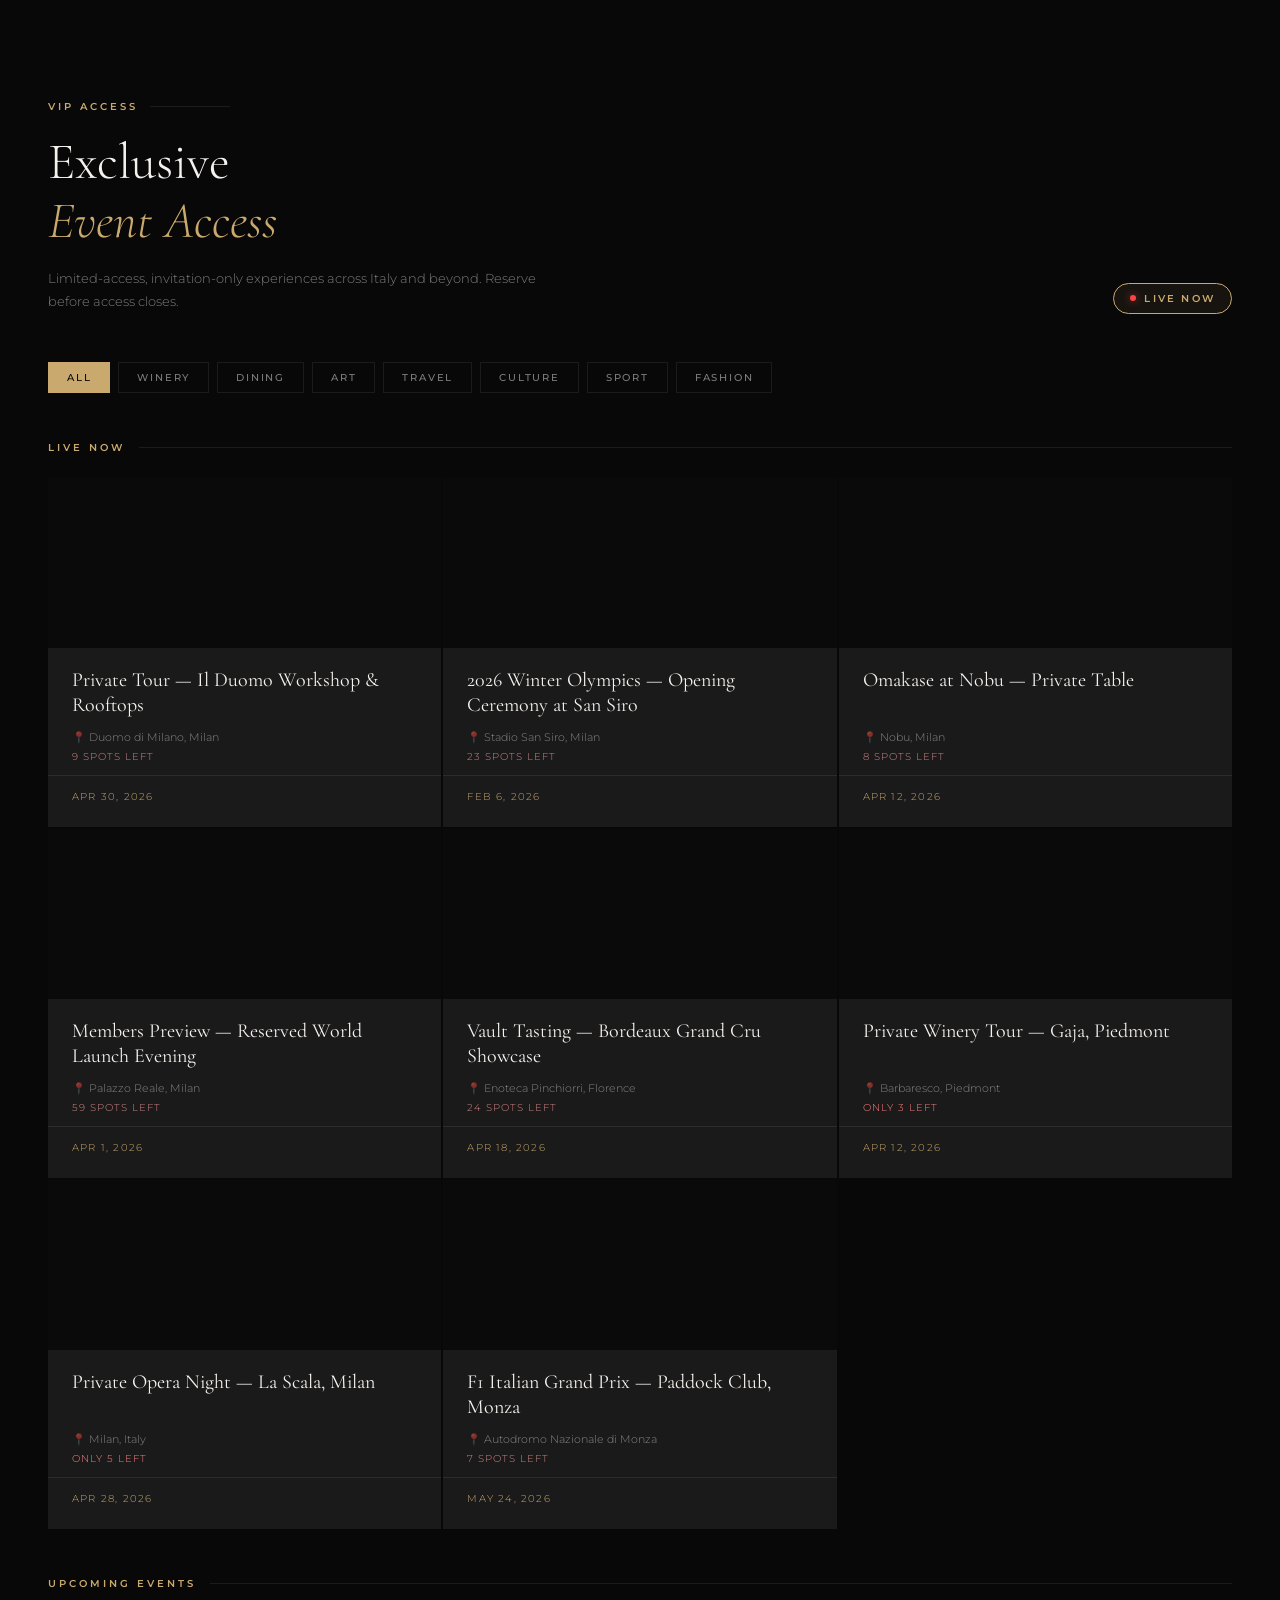
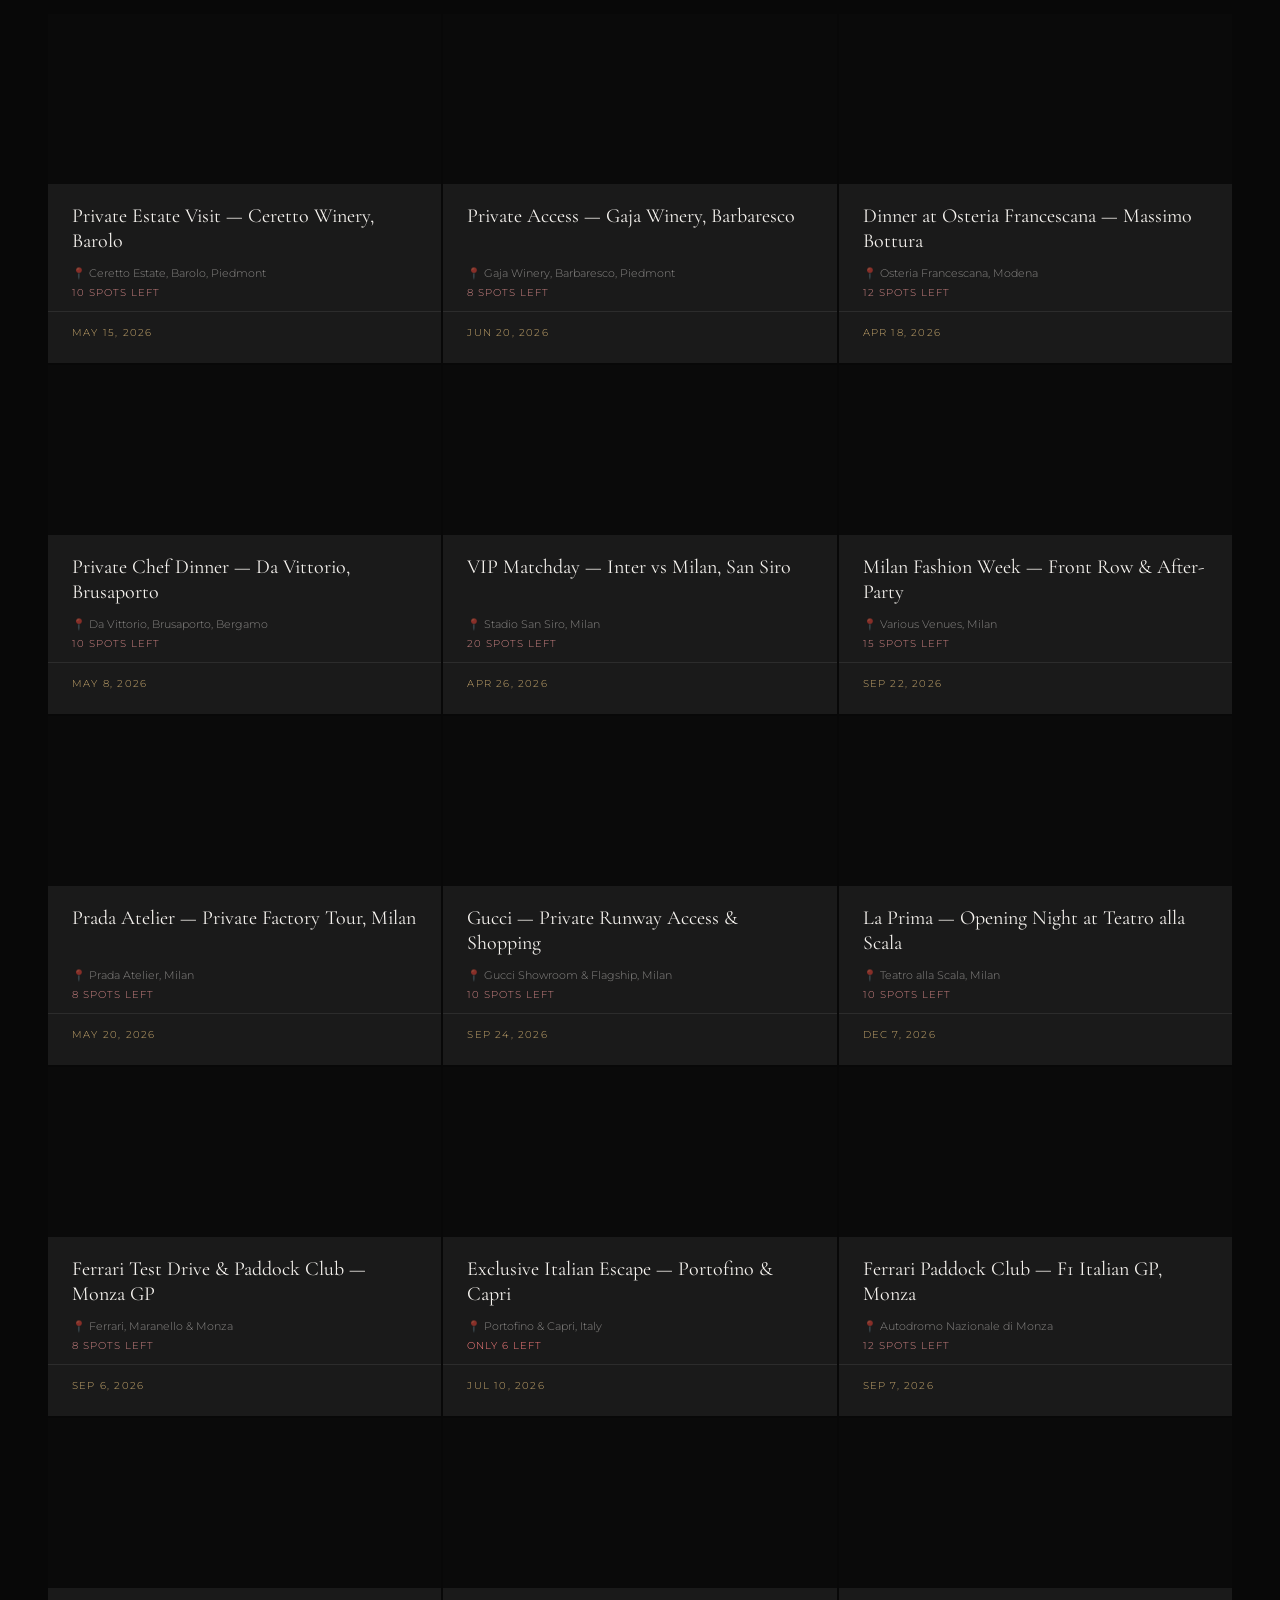
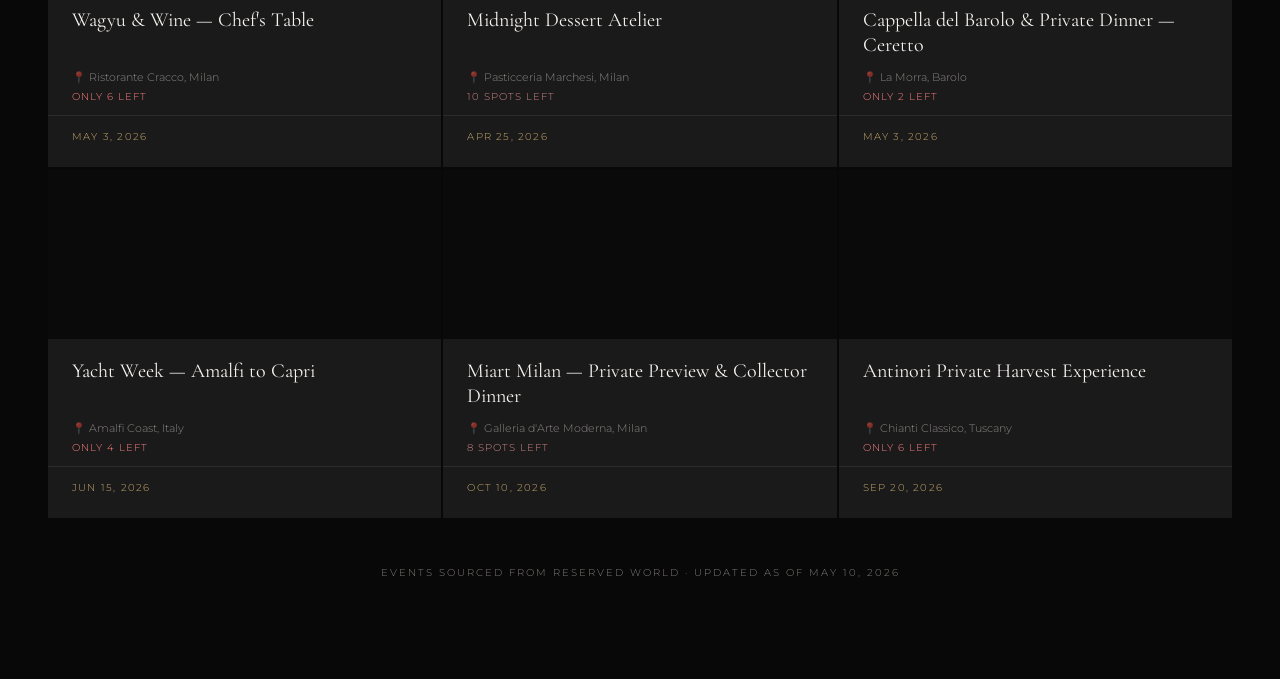
==== events.html @ 9780b75e "Create events.html" ====
<!DOCTYPE html>
<html lang="en">
<head>
<meta charset="UTF-8">
<meta name="viewport" content="width=device-width, initial-scale=1.0">
<link rel="preconnect" href="https://fonts.googleapis.com">
<link href="https://fonts.googleapis.com/css2?family=Cormorant+Garamond:ital,wght@0,300;0,400;1,300&family=Montserrat:wght@300;400;500;600;700&display=swap" rel="stylesheet">
<style>
  :root {
    --black:#080808; --surface:#141414; --card:#1a1a1a; --border:rgba(255,255,255,0.08);
    --gold:#c9a96e; --gold-bright:#e8d5b0; --white:#f5f2ee; --muted:rgba(245,242,238,0.5);
    --tier-circle:#c9a96e; --tier-gold:#e8d5b0; --tier-black:#7a4ad6;
  }
  *, *::before, *::after { box-sizing:border-box; margin:0; padding:0; }
  html, body { background: var(--black); color: var(--white); font-family:'Montserrat',sans-serif; font-weight:300; }

  section { max-width:1400px; margin:0 auto; padding:100px 48px; }

  .drops-header { display:flex; justify-content:space-between; align-items:flex-end; margin-bottom:48px; gap:24px; flex-wrap:wrap; }
  .drops-title-block { flex:1; min-width:280px; }
  .section-label { font-size:10px; font-weight:600; letter-spacing:0.3em; text-transform:uppercase; color:var(--gold);
    display:flex; align-items:center; gap:12px; margin-bottom:20px; }
  .section-label::after { content:''; flex:1; height:1px; background:var(--border); max-width:80px; }
  .section-title { font-family:'Cormorant Garamond',serif; font-size:clamp(36px,4vw,56px); font-weight:300; line-height:1.15; margin-bottom:16px; }
  .section-title em { font-style:italic; color:var(--gold); }
  .section-desc { color:var(--muted); font-size:13px; line-height:1.8; max-width:520px; }

  .live-pill { display:inline-flex; align-items:center; gap:8px; padding:8px 16px; border:1px solid var(--gold);
    border-radius:999px; background: rgba(201,169,110,0.08); font-size:10px; font-weight:600; letter-spacing:0.22em;
    text-transform:uppercase; color: var(--gold); white-space:nowrap; }
  .live-pill::before { content:''; width:6px; height:6px; border-radius:50%; background:#ff4444;
    box-shadow:0 0 8px rgba(255,68,68,0.6); animation: blink 2s ease-in-out infinite; }
  @keyframes blink { 0%,100%{opacity:1;} 50%{opacity:0.3;} }

  .filter-row { display:flex; flex-wrap:wrap; gap:8px; margin-bottom:36px; }
  .filter-pill { padding:8px 18px; border:1px solid var(--border); background:transparent; color:var(--muted);
    font-family:'Montserrat',sans-serif; font-size:10px; font-weight:500; letter-spacing:0.18em; text-transform:uppercase;
    cursor:pointer; transition: border-color 0.2s, color 0.2s, background 0.2s; }
  .filter-pill:hover { color:var(--white); border-color:var(--white); }
  .filter-pill.active { background: var(--gold); color: var(--black); border-color: var(--gold); }

  .group-label { display:flex; align-items:center; gap:14px; font-size:10px; font-weight:600; letter-spacing:0.3em;
    text-transform:uppercase; color:var(--gold); margin:48px 0 24px; }
  .group-label:first-of-type { margin-top:0; }
  .group-label::after { content:''; flex:1; height:1px; background:var(--border); }

  .drops-grid { display:grid; grid-template-columns:repeat(3,1fr); gap:2px; }

  .drop-card { background: var(--card); padding:0 0 22px; position:relative; overflow:hidden;
    text-decoration:none; color:inherit; display:flex; flex-direction:column; gap:12px;
    border-bottom:2px solid transparent; transition: border-color 0.3s, background 0.3s, transform 0.3s; }
  .drop-card:hover { border-color: var(--gold); background:#222; }
  .drop-card.sold-out { opacity:0.45; }
  .drop-card > .drop-name, .drop-card > .drop-meta, .drop-card > .drop-footer { padding-left:24px; padding-right:24px; }

  .drop-img { height:170px; background-size:cover; background-position:center; background-color:#0a0a0a;
    margin-bottom:8px; transition: transform 0.6s ease; }
  .drop-card:hover .drop-img { transform: scale(1.05); }

  .tier { display:inline-flex; align-items:center; gap:6px; align-self:flex-start; font-size:9px; font-weight:700;
    letter-spacing:0.22em; text-transform:uppercase; padding:5px 12px; border-radius:2px; }
  .tier-circle { background: rgba(201,169,110,0.15); color: var(--gold); border:1px solid rgba(201,169,110,0.4); }
  .tier-gold { background: rgba(232,213,176,0.18); color: var(--gold-bright); border:1px solid rgba(232,213,176,0.5); }
  .tier-black { background: rgba(122,74,214,0.15); color: #c8b4ff; border:1px solid rgba(122,74,214,0.5); }
  .tier-all { background: rgba(245,242,238,0.06); color: var(--white); border:1px solid var(--border); }
  .secret-tag { font-size:8px; letter-spacing:0.3em; color:#c8b4ff; margin-left:4px; }

  .drop-name { font-family:'Cormorant Garamond',serif; font-size:20px; font-weight:400; line-height:1.25; color:var(--white); min-height:50px; }

  .drop-meta { display:flex; flex-direction:column; gap:6px; font-size:11px; color:var(--muted); }
  .drop-meta-row { display:flex; align-items:center; gap:6px; }
  .drop-meta-row svg { flex-shrink:0; opacity:0.7; }

  .drop-footer { display:flex; justify-content:space-between; align-items:flex-end; margin-top:auto; padding-top:14px;
    border-top:1px solid var(--border); }
  .drop-date { font-size:10px; color:var(--gold); letter-spacing:0.12em; text-transform:uppercase; }
  .drop-price { display:none; }
  .drop-footer { justify-content:flex-start; }
  .drop-spots { font-size:10px; color: rgba(255,160,160,0.8); letter-spacing:0.1em; text-transform:uppercase; }
  .drop-spots.few { color: #ff8080; }
  .drop-spots.zero { color: #ff4444; }

  .source-note { margin-top:48px; text-align:center; font-size:10px; color:var(--muted); letter-spacing:0.2em; text-transform:uppercase; }

  @media (max-width:1100px){ .drops-grid { grid-template-columns: repeat(2,1fr); } }
  @media (max-width:768px){
    section{padding:72px 24px;}
    .drops-grid { grid-template-columns: 1fr; }
    .drops-header { flex-direction:column; align-items:flex-start; }
  }
</style>
</head>
<body>
<section id="live-drops">
  <div class="drops-header">
    <div class="drops-title-block">
      <div class="section-label">VIP Access</div>
      <h2 class="section-title">Exclusive<br><em>Event Access</em></h2>
      <p class="section-desc">Limited-access, invitation-only experiences across Italy and beyond. Reserve before access closes.</p>
    </div>
    <div class="live-pill">Live Now</div>
  </div>

  <div class="filter-row">
    <button class="filter-pill active" data-filter="all">All</button>
    <button class="filter-pill" data-filter="winery">Winery</button>
    <button class="filter-pill" data-filter="dining">Dining</button>
    <button class="filter-pill" data-filter="art">Art</button>
    <button class="filter-pill" data-filter="travel">Travel</button>
    <button class="filter-pill" data-filter="culture">Culture</button>
    <button class="filter-pill" data-filter="sport">Sport</button>
    <button class="filter-pill" data-filter="fashion">Fashion</button>
  </div>

  <div class="group-label">Live Now</div>
  <div class="drops-grid" id="liveGrid">

    <a href="#" class="drop-card" data-cat="culture">
<div class="drop-name">Private Tour — Il Duomo Workshop &amp; Rooftops</div>
      <div class="drop-meta">
        <div class="drop-meta-row">📍 Duomo di Milano, Milan</div>
        <div class="drop-spots">9 spots left</div>
      </div>
      <div class="drop-footer"><span class="drop-date">Apr 30, 2026</span><span class="drop-price">$600</span></div>
    </a>

    <a href="#" class="drop-card" data-cat="sport">
<div class="drop-name">2026 Winter Olympics — Opening Ceremony at San Siro</div>
      <div class="drop-meta">
        <div class="drop-meta-row">📍 Stadio San Siro, Milan</div>
        <div class="drop-spots">23 spots left</div>
      </div>
      <div class="drop-footer"><span class="drop-date">Feb 6, 2026</span><span class="drop-price">$4,500</span></div>
    </a>

    <a href="#" class="drop-card" data-cat="dining">
<div class="drop-name">Omakase at Nobu — Private Table</div>
      <div class="drop-meta">
        <div class="drop-meta-row">📍 Nobu, Milan</div>
        <div class="drop-spots">8 spots left</div>
      </div>
      <div class="drop-footer"><span class="drop-date">Apr 12, 2026</span><span class="drop-price">$1,200</span></div>
    </a>

    <a href="#" class="drop-card" data-cat="culture">
<div class="drop-name">Members Preview — Reserved World Launch Evening</div>
      <div class="drop-meta">
        <div class="drop-meta-row">📍 Palazzo Reale, Milan</div>
        <div class="drop-spots">59 spots left</div>
      </div>
      <div class="drop-footer"><span class="drop-date">Apr 1, 2026</span><span class="drop-price free">Complimentary</span></div>
    </a>

    <a href="#" class="drop-card" data-cat="winery">
<div class="drop-name">Vault Tasting — Bordeaux Grand Cru Showcase</div>
      <div class="drop-meta">
        <div class="drop-meta-row">📍 Enoteca Pinchiorri, Florence</div>
        <div class="drop-spots">24 spots left</div>
      </div>
      <div class="drop-footer"><span class="drop-date">Apr 18, 2026</span><span class="drop-price">$350</span></div>
    </a>

    <a href="#" class="drop-card" data-cat="winery">
<div class="drop-name">Private Winery Tour — Gaja, Piedmont</div>
      <div class="drop-meta">
        <div class="drop-meta-row">📍 Barbaresco, Piedmont</div>
        <div class="drop-spots few">Only 3 left</div>
      </div>
      <div class="drop-footer"><span class="drop-date">Apr 12, 2026</span><span class="drop-price">$12,000</span></div>
    </a>

    <a href="#" class="drop-card" data-cat="culture">
<div class="drop-name">Private Opera Night — La Scala, Milan</div>
      <div class="drop-meta">
        <div class="drop-meta-row">📍 Milan, Italy</div>
        <div class="drop-spots few">Only 5 left</div>
      </div>
      <div class="drop-footer"><span class="drop-date">Apr 28, 2026</span><span class="drop-price">$6,500</span></div>
    </a>

    <a href="#" class="drop-card" data-cat="sport">
<div class="drop-name">F1 Italian Grand Prix — Paddock Club, Monza</div>
      <div class="drop-meta">
        <div class="drop-meta-row">📍 Autodromo Nazionale di Monza</div>
        <div class="drop-spots">7 spots left</div>
      </div>
      <div class="drop-footer"><span class="drop-date">May 24, 2026</span><span class="drop-price">$28,000</span></div>
    </a>

  </div>

  <div class="group-label">Upcoming Events</div>
  <div class="drops-grid" id="upcomingGrid">

    <a href="#" class="drop-card" data-cat="winery">
<div class="drop-name">Private Estate Visit — Ceretto Winery, Barolo</div>
      <div class="drop-meta">
        <div class="drop-meta-row">📍 Ceretto Estate, Barolo, Piedmont</div>
        <div class="drop-spots">10 spots left</div>
      </div>
      <div class="drop-footer"><span class="drop-date">May 15, 2026</span><span class="drop-price">$2,800</span></div>
    </a>

    <a href="#" class="drop-card" data-cat="winery">
<div class="drop-name">Private Access — Gaja Winery, Barbaresco</div>
      <div class="drop-meta">
        <div class="drop-meta-row">📍 Gaja Winery, Barbaresco, Piedmont</div>
        <div class="drop-spots">8 spots left</div>
      </div>
      <div class="drop-footer"><span class="drop-date">Jun 20, 2026</span><span class="drop-price">$4,500</span></div>
    </a>

    <a href="#" class="drop-card" data-cat="dining">
<div class="drop-name">Dinner at Osteria Francescana — Massimo Bottura</div>
      <div class="drop-meta">
        <div class="drop-meta-row">📍 Osteria Francescana, Modena</div>
        <div class="drop-spots">12 spots left</div>
      </div>
      <div class="drop-footer"><span class="drop-date">Apr 18, 2026</span><span class="drop-price">$3,200</span></div>
    </a>

    <a href="#" class="drop-card" data-cat="dining">
<div class="drop-name">Private Chef Dinner — Da Vittorio, Brusaporto</div>
      <div class="drop-meta">
        <div class="drop-meta-row">📍 Da Vittorio, Brusaporto, Bergamo</div>
        <div class="drop-spots">10 spots left</div>
      </div>
      <div class="drop-footer"><span class="drop-date">May 8, 2026</span><span class="drop-price">$1,800</span></div>
    </a>

    <a href="#" class="drop-card" data-cat="sport">
<div class="drop-name">VIP Matchday — Inter vs Milan, San Siro</div>
      <div class="drop-meta">
        <div class="drop-meta-row">📍 Stadio San Siro, Milan</div>
        <div class="drop-spots">20 spots left</div>
      </div>
      <div class="drop-footer"><span class="drop-date">Apr 26, 2026</span><span class="drop-price">$1,500</span></div>
    </a>

    <a href="#" class="drop-card" data-cat="fashion">
<div class="drop-name">Milan Fashion Week — Front Row &amp; After-Party</div>
      <div class="drop-meta">
        <div class="drop-meta-row">📍 Various Venues, Milan</div>
        <div class="drop-spots">15 spots left</div>
      </div>
      <div class="drop-footer"><span class="drop-date">Sep 22, 2026</span><span class="drop-price">$5,000</span></div>
    </a>

    <a href="#" class="drop-card" data-cat="fashion">
<div class="drop-name">Prada Atelier — Private Factory Tour, Milan</div>
      <div class="drop-meta">
        <div class="drop-meta-row">📍 Prada Atelier, Milan</div>
        <div class="drop-spots">8 spots left</div>
      </div>
      <div class="drop-footer"><span class="drop-date">May 20, 2026</span><span class="drop-price">$3,500</span></div>
    </a>

    <a href="#" class="drop-card" data-cat="fashion">
<div class="drop-name">Gucci — Private Runway Access &amp; Shopping</div>
      <div class="drop-meta">
        <div class="drop-meta-row">📍 Gucci Showroom &amp; Flagship, Milan</div>
        <div class="drop-spots">10 spots left</div>
      </div>
      <div class="drop-footer"><span class="drop-date">Sep 24, 2026</span><span class="drop-price">$6,500</span></div>
    </a>

    <a href="#" class="drop-card" data-cat="culture">
<div class="drop-name">La Prima — Opening Night at Teatro alla Scala</div>
      <div class="drop-meta">
        <div class="drop-meta-row">📍 Teatro alla Scala, Milan</div>
        <div class="drop-spots">10 spots left</div>
      </div>
      <div class="drop-footer"><span class="drop-date">Dec 7, 2026</span><span class="drop-price">$8,000</span></div>
    </a>

    <a href="#" class="drop-card" data-cat="sport">
<div class="drop-name">Ferrari Test Drive &amp; Paddock Club — Monza GP</div>
      <div class="drop-meta">
        <div class="drop-meta-row">📍 Ferrari, Maranello &amp; Monza</div>
        <div class="drop-spots">8 spots left</div>
      </div>
      <div class="drop-footer"><span class="drop-date">Sep 6, 2026</span><span class="drop-price">$18,000</span></div>
    </a>

    <a href="#" class="drop-card" data-cat="travel">
<div class="drop-name">Exclusive Italian Escape — Portofino &amp; Capri</div>
      <div class="drop-meta">
        <div class="drop-meta-row">📍 Portofino &amp; Capri, Italy</div>
        <div class="drop-spots few">Only 6 left</div>
      </div>
      <div class="drop-footer"><span class="drop-date">Jul 10, 2026</span><span class="drop-price">$22,000</span></div>
    </a>

    <a href="#" class="drop-card" data-cat="sport">
<div class="drop-name">Ferrari Paddock Club — F1 Italian GP, Monza</div>
      <div class="drop-meta">
        <div class="drop-meta-row">📍 Autodromo Nazionale di Monza</div>
        <div class="drop-spots">12 spots left</div>
      </div>
      <div class="drop-footer"><span class="drop-date">Sep 7, 2026</span><span class="drop-price">$9,500</span></div>
    </a>

    <a href="#" class="drop-card" data-cat="dining">
<div class="drop-name">Wagyu &amp; Wine — Chef's Table</div>
      <div class="drop-meta">
        <div class="drop-meta-row">📍 Ristorante Cracco, Milan</div>
        <div class="drop-spots few">Only 6 left</div>
      </div>
      <div class="drop-footer"><span class="drop-date">May 3, 2026</span><span class="drop-price">$3,500</span></div>
    </a>

    <a href="#" class="drop-card" data-cat="dining">
<div class="drop-name">Midnight Dessert Atelier</div>
      <div class="drop-meta">
        <div class="drop-meta-row">📍 Pasticceria Marchesi, Milan</div>
        <div class="drop-spots">10 spots left</div>
      </div>
      <div class="drop-footer"><span class="drop-date">Apr 25, 2026</span><span class="drop-price">$850</span></div>
    </a>

    <a href="#" class="drop-card" data-cat="winery">
<div class="drop-name">Cappella del Barolo &amp; Private Dinner — Ceretto</div>
      <div class="drop-meta">
        <div class="drop-meta-row">📍 La Morra, Barolo</div>
        <div class="drop-spots few">Only 2 left</div>
      </div>
      <div class="drop-footer"><span class="drop-date">May 3, 2026</span><span class="drop-price">$18,000</span></div>
    </a>

    <a href="#" class="drop-card" data-cat="travel">
<div class="drop-name">Yacht Week — Amalfi to Capri</div>
      <div class="drop-meta">
        <div class="drop-meta-row">📍 Amalfi Coast, Italy</div>
        <div class="drop-spots few">Only 4 left</div>
      </div>
      <div class="drop-footer"><span class="drop-date">Jun 15, 2026</span><span class="drop-price">$95,000</span></div>
    </a>

    <a href="#" class="drop-card" data-cat="art">
<div class="drop-name">Miart Milan — Private Preview &amp; Collector Dinner</div>
      <div class="drop-meta">
        <div class="drop-meta-row">📍 Galleria d'Arte Moderna, Milan</div>
        <div class="drop-spots">8 spots left</div>
      </div>
      <div class="drop-footer"><span class="drop-date">Oct 10, 2026</span><span class="drop-price">$22,000</span></div>
    </a>

    <a href="#" class="drop-card" data-cat="winery">
<div class="drop-name">Antinori Private Harvest Experience</div>
      <div class="drop-meta">
        <div class="drop-meta-row">📍 Chianti Classico, Tuscany</div>
        <div class="drop-spots few">Only 6 left</div>
      </div>
      <div class="drop-footer"><span class="drop-date">Sep 20, 2026</span><span class="drop-price">$45,000</span></div>
    </a>

  </div>

  <p class="source-note">Events sourced from Reserved World · Updated as of May 10, 2026</p>
</section>

<script>
  // Map each drop name → image ID pulled from Reserved World
  const IMG_BASE = 'https://qtrypzzcjebvfcihiynt.supabase.co/storage/v1/object/public/base44-prod/public/69a968bd3345c4492b2af5e8/';
  const IMG_MAP = {
    'Private Tour — Il Duomo Workshop & Rooftops': '94553c762',
    '2026 Winter Olympics — Opening Ceremony at San Siro': '6c270c539',
    'Omakase at Nobu — Private Table': 'e200e1bf5',
    'Members Preview — Reserved World Launch Evening': '9117e3ad7',
    'Vault Tasting — Bordeaux Grand Cru Showcase': 'be11e68df',
    'Private Winery Tour — Gaja, Piedmont': 'be11e68df',
    'Private Opera Night — La Scala, Milan': '840eeb646',
    'F1 Italian Grand Prix — Paddock Club, Monza': 'd8f8e26ec',
    'Private Estate Visit — Ceretto Winery, Barolo': '1986ccaf1',
    'Private Access — Gaja Winery, Barbaresco': '1986ccaf1',
    'Dinner at Osteria Francescana — Massimo Bottura': 'b7e1ab316',
    'Private Chef Dinner — Da Vittorio, Brusaporto': 'b7e1ab316',
    'VIP Matchday — Inter vs Milan, San Siro': '4f9c5d3cd',
    'Milan Fashion Week — Front Row & After-Party': 'a77a1275b',
    'Prada Atelier — Private Factory Tour, Milan': '596495936',
    'Gucci — Private Runway Access & Shopping': '35b2180c8',
    'La Prima — Opening Night at Teatro alla Scala': 'b91d3ca9a',
    'Ferrari Test Drive & Paddock Club — Monza GP': '5543e9327',
    'Exclusive Italian Escape — Portofino & Capri': 'a4b65fe76',
    'Ferrari Paddock Club — F1 Italian GP, Monza': '6c935dfd2',
    "Wagyu & Wine — Chef's Table": '824be631c',
    'Midnight Dessert Atelier': '103162e41',
    'Cappella del Barolo & Private Dinner — Ceretto': '840eeb646',
    'Yacht Week — Amalfi to Capri': 'd8da7dc87',
    'Miart Milan — Private Preview & Collector Dinner': 'b484d53b2',
    'Antinori Private Harvest Experience': 'be11e68df'
  };
  document.querySelectorAll('.drop-card').forEach(card => {
    const name = card.querySelector('.drop-name')?.textContent?.trim();
    const id = IMG_MAP[name];
    if (id) {
      const img = document.createElement('div');
      img.className = 'drop-img';
      img.style.backgroundImage = `url('${IMG_BASE}${id}_generated_image.png')`;
      card.insertBefore(img, card.firstChild);
    }
  });

  // Filter pills
  const pills = document.querySelectorAll('.filter-pill');
  const cards = document.querySelectorAll('.drop-card');
  pills.forEach(p => p.addEventListener('click', () => {
    pills.forEach(x => x.classList.remove('active'));
    p.classList.add('active');
    const f = p.dataset.filter;
    cards.forEach(c => {
      c.style.display = (f === 'all' || c.dataset.cat === f) ? '' : 'none';
    });
  }));
</script>
</body>
</html>
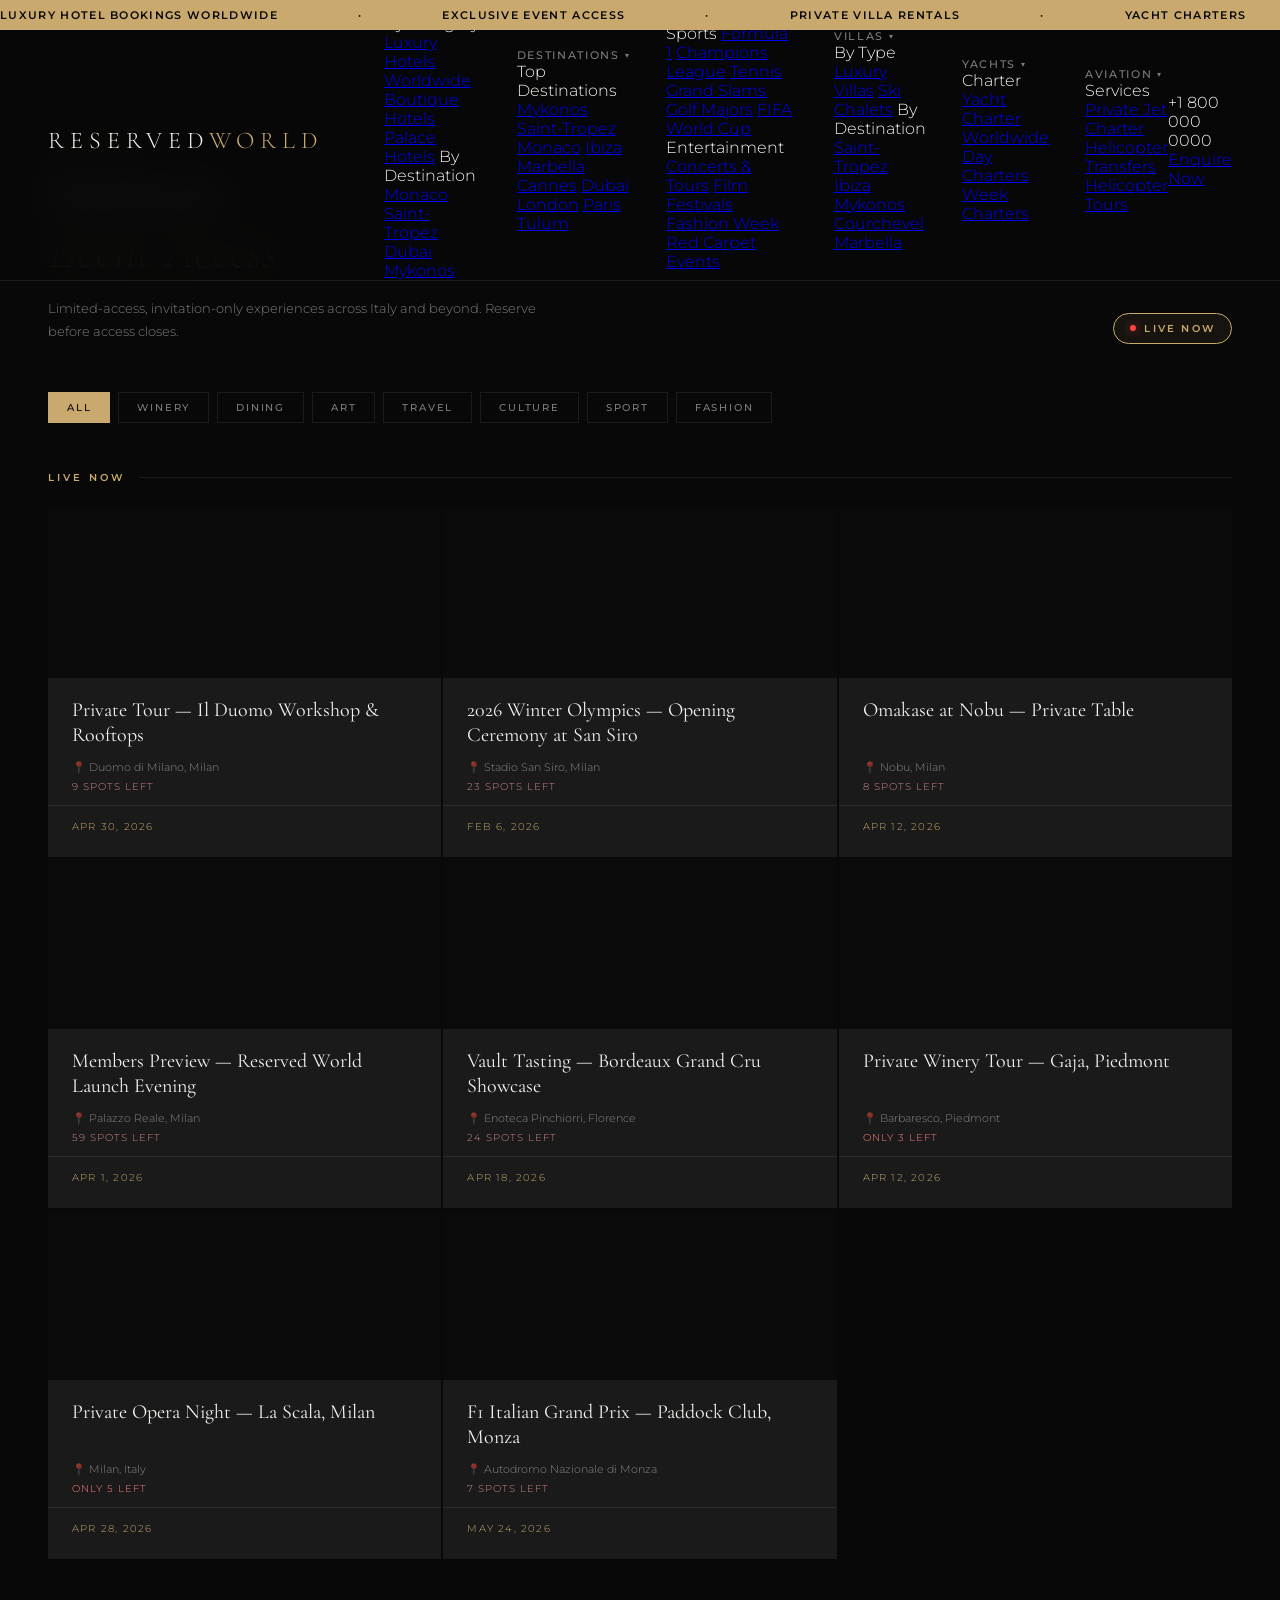
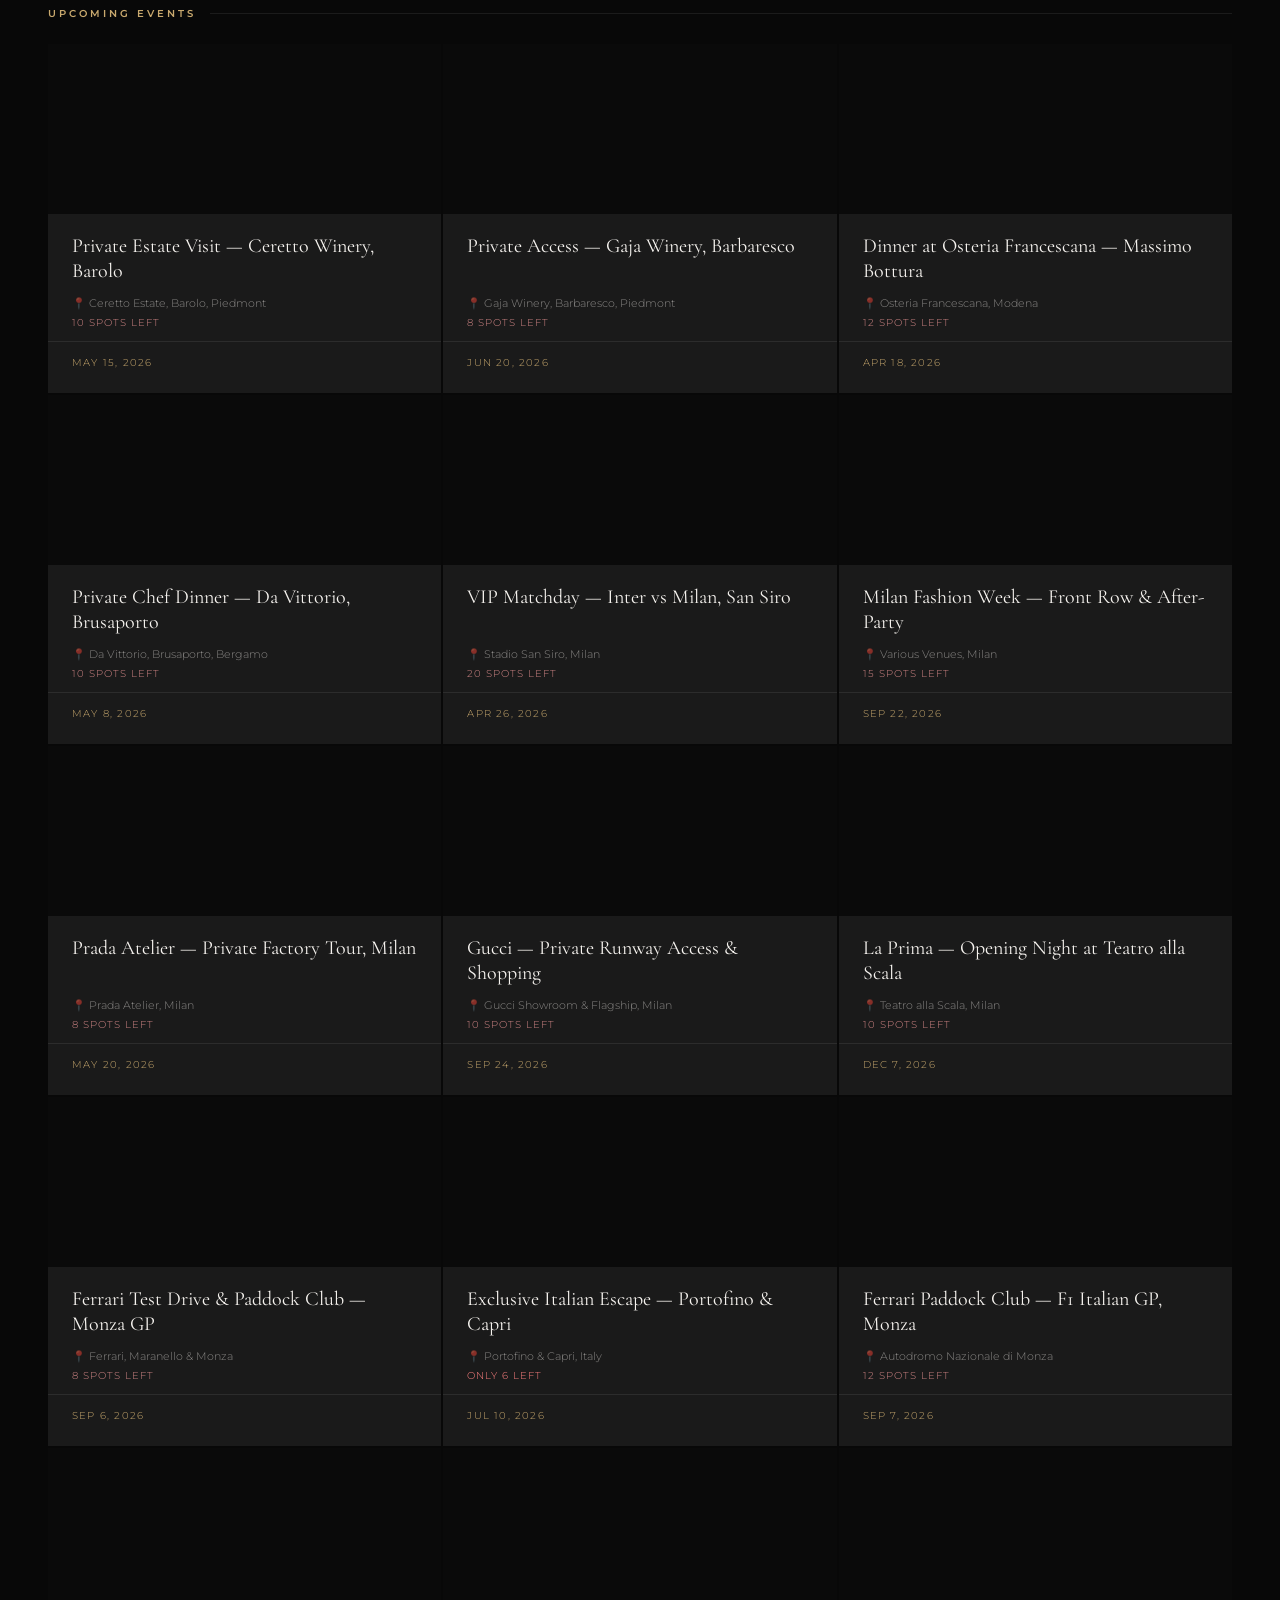
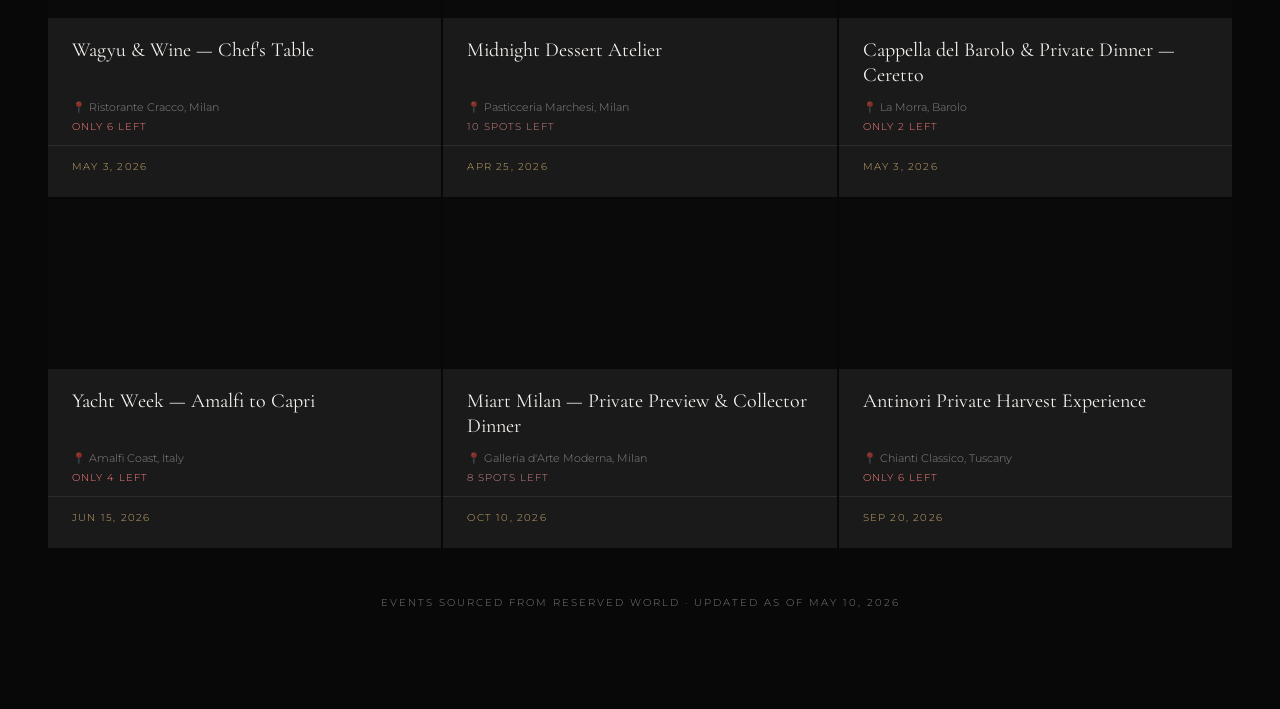
==== commit 4fdd4162: "Update events.html" ====
--- a/events.html
+++ b/events.html
@@ -13,6 +13,90 @@
   }
   *, *::before, *::after { box-sizing:border-box; margin:0; padding:0; }
   html, body { background: var(--black); color: var(--white); font-family:'Montserrat',sans-serif; font-weight:300; }
+  
+    /* ─── TICKER ─── */
+  .ticker {
+    background: var(--gold);
+    color: var(--black);
+    font-size: 11px;
+    font-weight: 600;
+    letter-spacing: 0.12em;
+    text-transform: uppercase;
+    padding: 8px 0;
+    overflow: hidden;
+    position: relative;
+    z-index: 200;
+  }
+  .ticker-inner {
+    display: flex;
+    gap: 80px;
+    animation: ticker 30s linear infinite;
+    white-space: nowrap;
+  }
+  @keyframes ticker {
+    from { transform: translateX(0); }
+    to { transform: translateX(-50%); }
+  }
+  
+    /* ─── NAV ─── */
+  nav {
+    position: fixed;
+    top: 0;
+    left: 0;
+    width: 100%;
+    z-index: 100;
+    height: var(--nav-h);
+    display: flex;
+    align-items: center;
+    justify-content: space-between;
+    padding: 0 48px;
+    background: rgba(8,8,8,0.85);
+    backdrop-filter: blur(20px);
+    border-bottom: 1px solid var(--border);
+    transition: background 0.3s;
+  }
+
+  .nav-logo {
+    font-family: 'Cormorant Garamond', serif;
+    font-size: 24px;
+    font-weight: 300;
+    letter-spacing: 0.25em;
+    text-transform: uppercase;
+    color: var(--white);
+    text-decoration: none;
+  }
+  .nav-logo span { color: var(--gold); }
+
+  .nav-links {
+    display: flex;
+    align-items: center;
+    gap: 36px;
+    list-style: none;
+    margin-left: 60px;
+  }
+
+  .nav-links > li { position: relative; }
+
+  .nav-links > li > a {
+    color: var(--muted);
+    text-decoration: none;
+    font-size: 11px;
+    font-weight: 500;
+    letter-spacing: 0.15em;
+    text-transform: uppercase;
+    transition: color 0.2s;
+    display: flex;
+    align-items: center;
+    gap: 5px;
+  }
+  .nav-links > li > a:hover, .nav-links > li:hover > a { color: var(--gold); }
+
+  .nav-links > li > a .caret {
+    font-size: 8px;
+    transition: transform 0.2s;
+    display: inline-block;
+  }
+  .nav-links > li:hover > a .caret { transform: rotate(180deg); }
 
   section { max-width:1400px; margin:0 auto; padding:100px 48px; }
 
@@ -91,6 +175,133 @@
 </style>
 </head>
 <body>
+
+    <!-- Ticker -->
+<div class="ticker" style="position:relative; z-index:200;">
+  <div class="ticker-inner" id="tickerInner">
+    <span>Luxury Hotel Bookings Worldwide</span>
+    <span>·</span>
+    <span>Exclusive Event Access</span>
+    <span>·</span>
+    <span>Private Villa Rentals</span>
+    <span>·</span>
+    <span>Yacht Charters</span>
+    <span>·</span>
+    <span>Private Jet & Helicopter</span>
+    <span>·</span>
+    <span>VIP Sports Hospitality</span>
+    <span>·</span>
+    <span>Concierge Services 24/7</span>
+    <span>·</span>
+    <span>Luxury Hotel Bookings Worldwide</span>
+    <span>·</span>
+    <span>Exclusive Event Access</span>
+    <span>·</span>
+    <span>Private Villa Rentals</span>
+    <span>·</span>
+    <span>Yacht Charters</span>
+    <span>·</span>
+    <span>Private Jet & Helicopter</span>
+    <span>·</span>
+    <span>VIP Sports Hospitality</span>
+    <span>·</span>
+    <span>Concierge Services 24/7</span>
+  </div>
+</div>
+
+  <!-- Nav -->
+<nav>
+  <a href="/" class="nav-logo">Reserved<span>World</span></a>
+
+  <ul class="nav-links">
+    <li>
+      <a href="#">Hotels <span class="caret">▾</span></a>
+      <div class="dropdown">
+        <span class="dropdown-group-label">By Category</span>
+        <a href="#">Luxury Hotels Worldwide</a>
+        <a href="#">Boutique Hotels</a>
+        <a href="#">Palace Hotels</a>
+        <span class="dropdown-group-label">By Destination</span>
+        <a href="#">Monaco</a>
+        <a href="#">Saint-Tropez</a>
+        <a href="#">Dubai</a>
+        <a href="#">Mykonos</a>
+      </div>
+    </li>
+    <li>
+      <a href="#">Destinations <span class="caret">▾</span></a>
+      <div class="dropdown">
+        <span class="dropdown-group-label">Top Destinations</span>
+        <a href="#">Mykonos</a>
+        <a href="#">Saint-Tropez</a>
+        <a href="#">Monaco</a>
+        <a href="#">Ibiza</a>
+        <a href="#">Marbella</a>
+        <a href="#">Cannes</a>
+        <a href="#">Dubai</a>
+        <a href="#">London</a>
+        <a href="#">Paris</a>
+        <a href="#">Tulum</a>
+      </div>
+    </li>
+    <li>
+      <a href="#">Events <span class="caret">▾</span></a>
+      <div class="dropdown">
+        <span class="dropdown-group-label">Sports</span>
+        <a href="#">Formula 1</a>
+        <a href="#">Champions League</a>
+        <a href="#">Tennis Grand Slams</a>
+        <a href="#">Golf Majors</a>
+        <a href="#">FIFA World Cup</a>
+        <span class="dropdown-group-label">Entertainment</span>
+        <a href="#">Concerts & Tours</a>
+        <a href="#">Film Festivals</a>
+        <a href="#">Fashion Week</a>
+        <a href="#">Red Carpet Events</a>
+      </div>
+    </li>
+    <li>
+      <a href="#">Villas <span class="caret">▾</span></a>
+      <div class="dropdown">
+        <span class="dropdown-group-label">By Type</span>
+        <a href="#">Luxury Villas</a>
+        <a href="#">Ski Chalets</a>
+        <span class="dropdown-group-label">By Destination</span>
+        <a href="#">Saint-Tropez</a>
+        <a href="#">Ibiza</a>
+        <a href="#">Mykonos</a>
+        <a href="#">Courchevel</a>
+        <a href="#">Marbella</a>
+      </div>
+    </li>
+    <li>
+      <a href="#">Yachts <span class="caret">▾</span></a>
+      <div class="dropdown">
+        <span class="dropdown-group-label">Charter</span>
+        <a href="#">Yacht Charter Worldwide</a>
+        <a href="#">Day Charters</a>
+        <a href="#">Week Charters</a>
+      </div>
+    </li>
+    <li>
+      <a href="#">Aviation <span class="caret">▾</span></a>
+      <div class="dropdown">
+        <span class="dropdown-group-label">Services</span>
+        <a href="#">Private Jet Charter</a>
+        <a href="#">Helicopter Transfers</a>
+        <a href="#">Helicopter Tours</a>
+      </div>
+    </li>
+  </ul>
+
+  <div class="nav-cta">
+    <span class="nav-tel">+1 800 000 0000</span>
+    <a href="#contact" class="btn-outline">Enquire Now</a>
+    <div class="hamburger">
+      <span></span><span></span><span></span>
+    </div>
+  </div>
+</nav>
 <section id="live-drops">
   <div class="drops-header">
     <div class="drops-title-block">
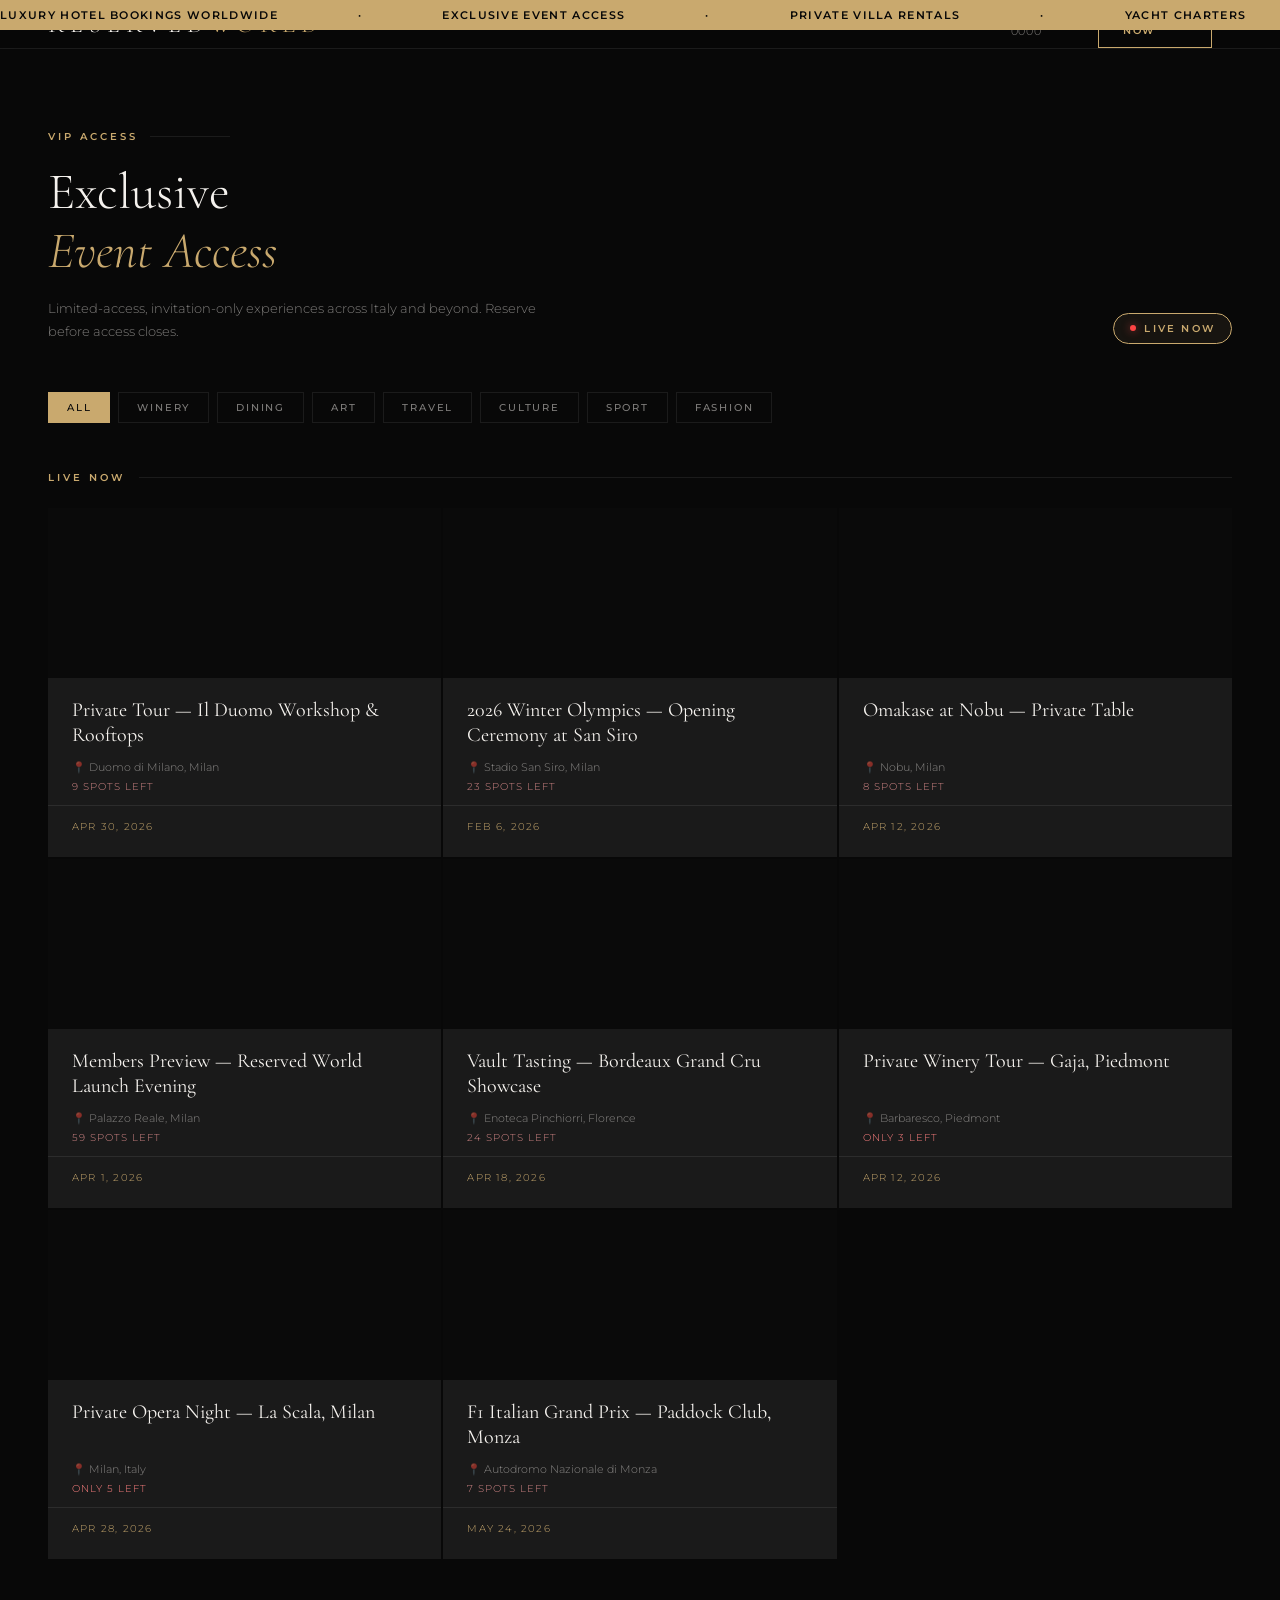
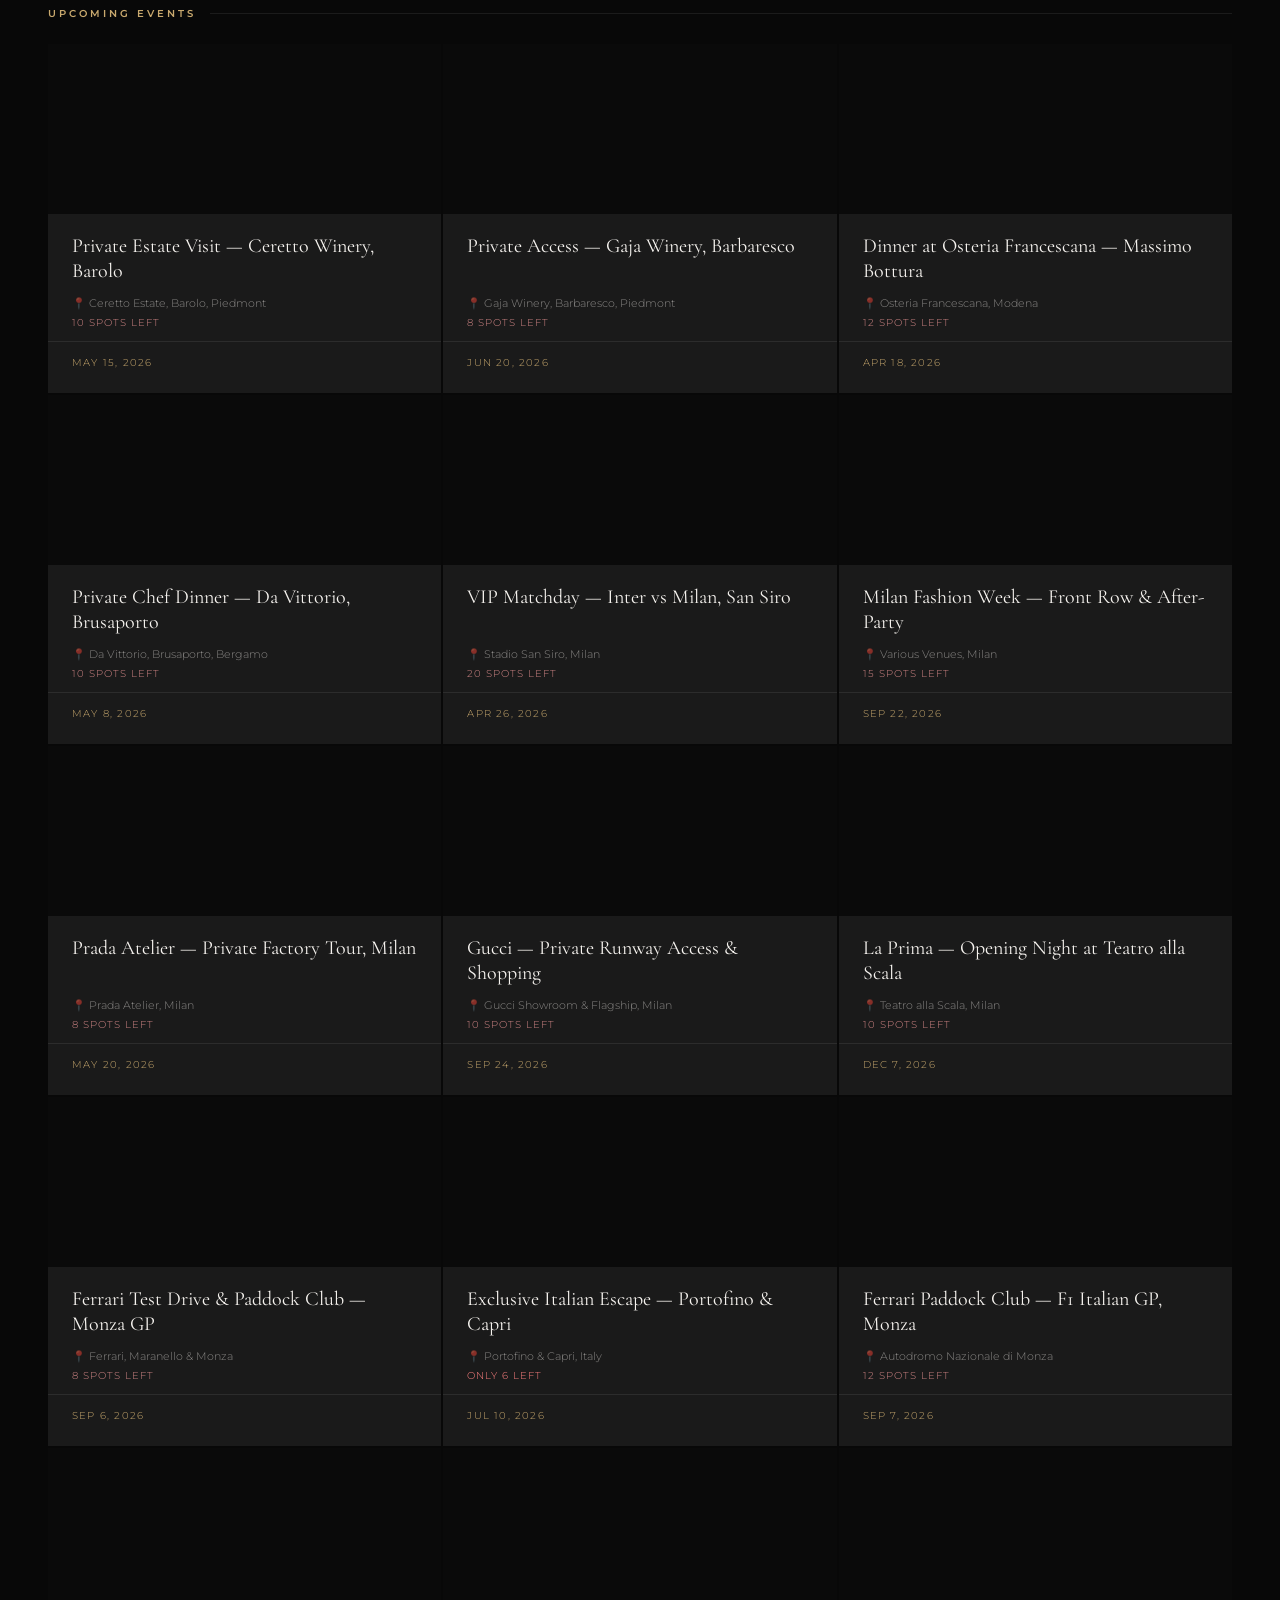
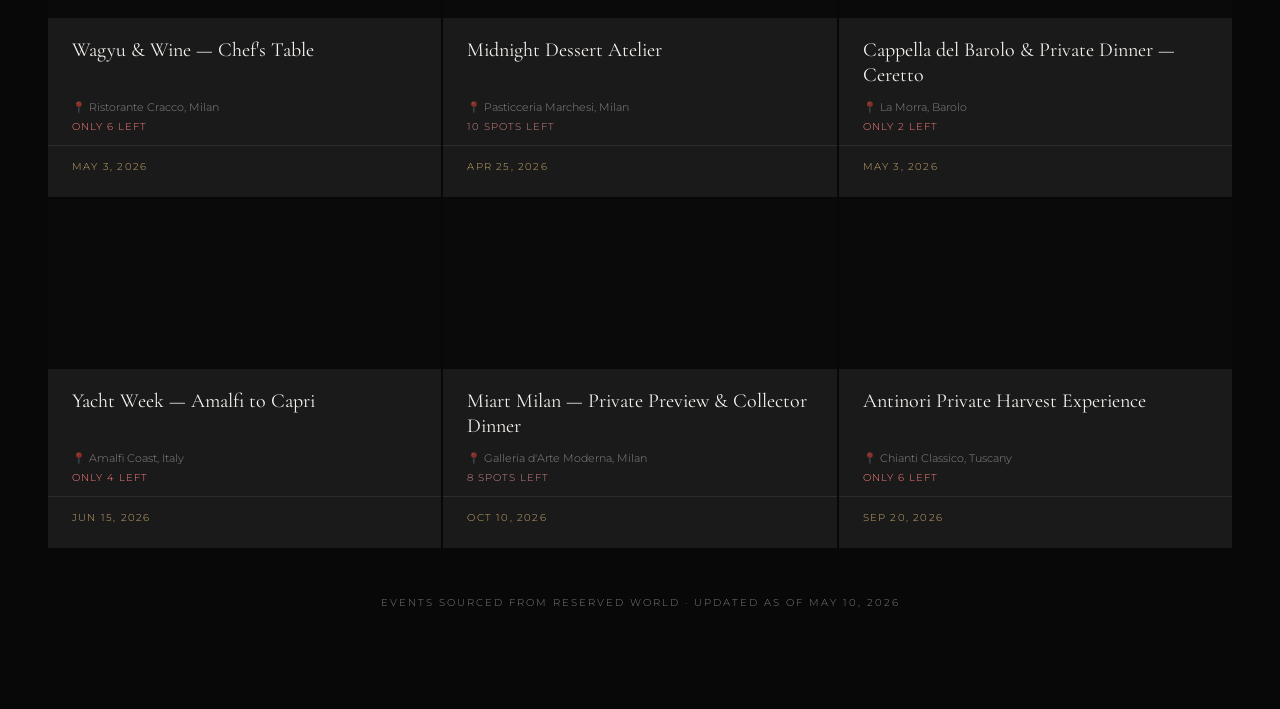
==== commit 6c3a59ca: "Update events.html" ====
--- a/events.html
+++ b/events.html
@@ -97,6 +97,77 @@
     display: inline-block;
   }
   .nav-links > li:hover > a .caret { transform: rotate(180deg); }
+
+  /* Mega dropdown */
+  .dropdown {
+    position: absolute;
+    top: calc(100% + 20px);
+    left: -20px;
+    background: var(--surface);
+    border: 1px solid var(--border);
+    min-width: 220px;
+    padding: 20px 0;
+    opacity: 0;
+    pointer-events: none;
+    transform: translateY(10px);
+    transition: opacity 0.25s, transform 0.25s;
+  }
+  .nav-links > li:hover .dropdown {
+    opacity: 1;
+    pointer-events: all;
+    transform: translateY(0);
+  }
+  .dropdown a {
+    display: block;
+    padding: 10px 24px;
+    color: var(--muted);
+    text-decoration: none;
+    font-size: 11px;
+    letter-spacing: 0.1em;
+    text-transform: uppercase;
+    transition: color 0.2s, padding-left 0.2s;
+  }
+  .dropdown a:hover { color: var(--gold); padding-left: 32px; }
+  .dropdown-group-label {
+    display: block;
+    padding: 10px 24px 6px;
+    font-size: 9px;
+    letter-spacing: 0.2em;
+    text-transform: uppercase;
+    color: var(--gold);
+    font-weight: 600;
+    border-top: 1px solid var(--border);
+    margin-top: 6px;
+  }
+  .dropdown-group-label:first-child { border-top: none; margin-top: 0; }
+
+  .nav-cta {
+    display: flex;
+    align-items: center;
+    gap: 20px;
+  }
+
+  .nav-tel {
+    font-size: 11px;
+    letter-spacing: 0.08em;
+    color: var(--muted);
+  }
+
+  .btn-outline {
+    padding: 10px 24px;
+    border: 1px solid var(--gold);
+    color: var(--gold);
+    font-size: 10px;
+    font-weight: 600;
+    letter-spacing: 0.18em;
+    text-transform: uppercase;
+    text-decoration: none;
+    transition: background 0.2s, color 0.2s;
+    font-family: 'Montserrat', sans-serif;
+    cursor: pointer;
+    background: transparent;
+  }
+  .btn-outline:hover { background: var(--gold); color: var(--black); }
 
   section { max-width:1400px; margin:0 auto; padding:100px 48px; }
 
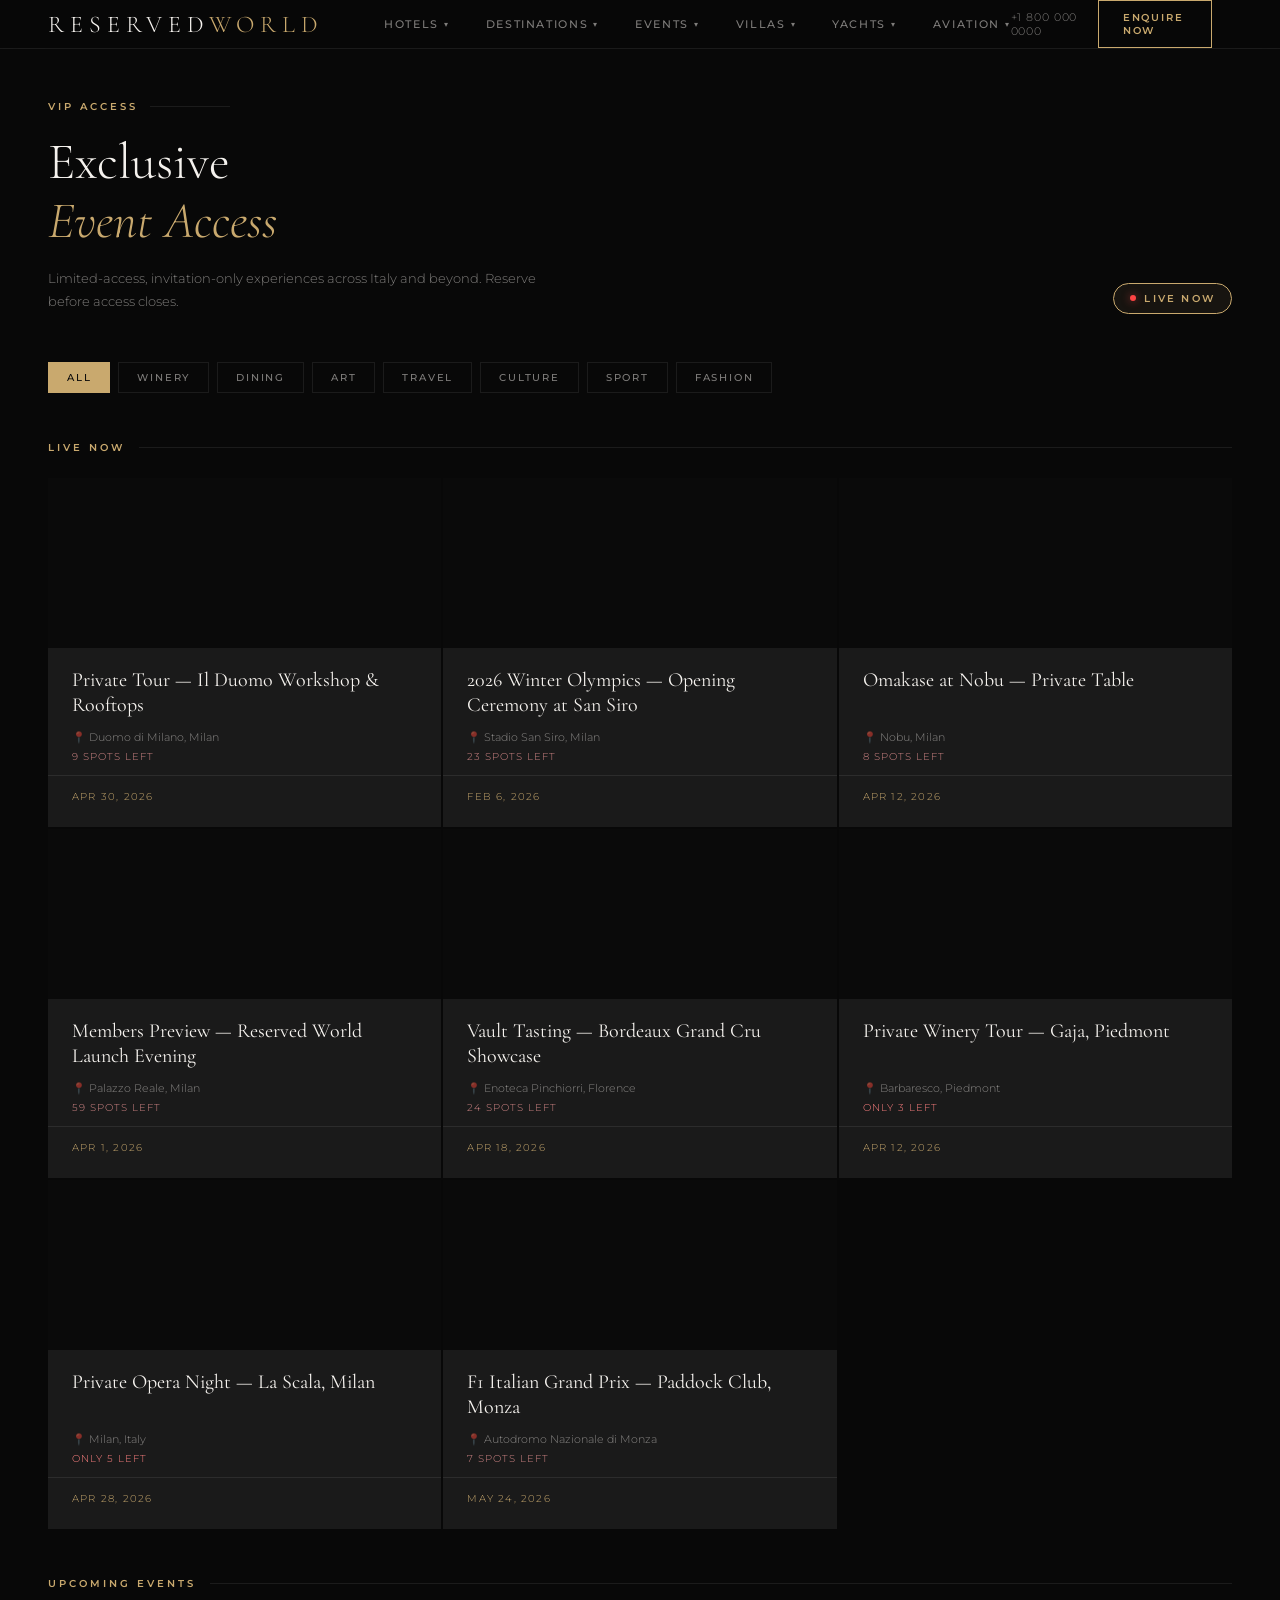
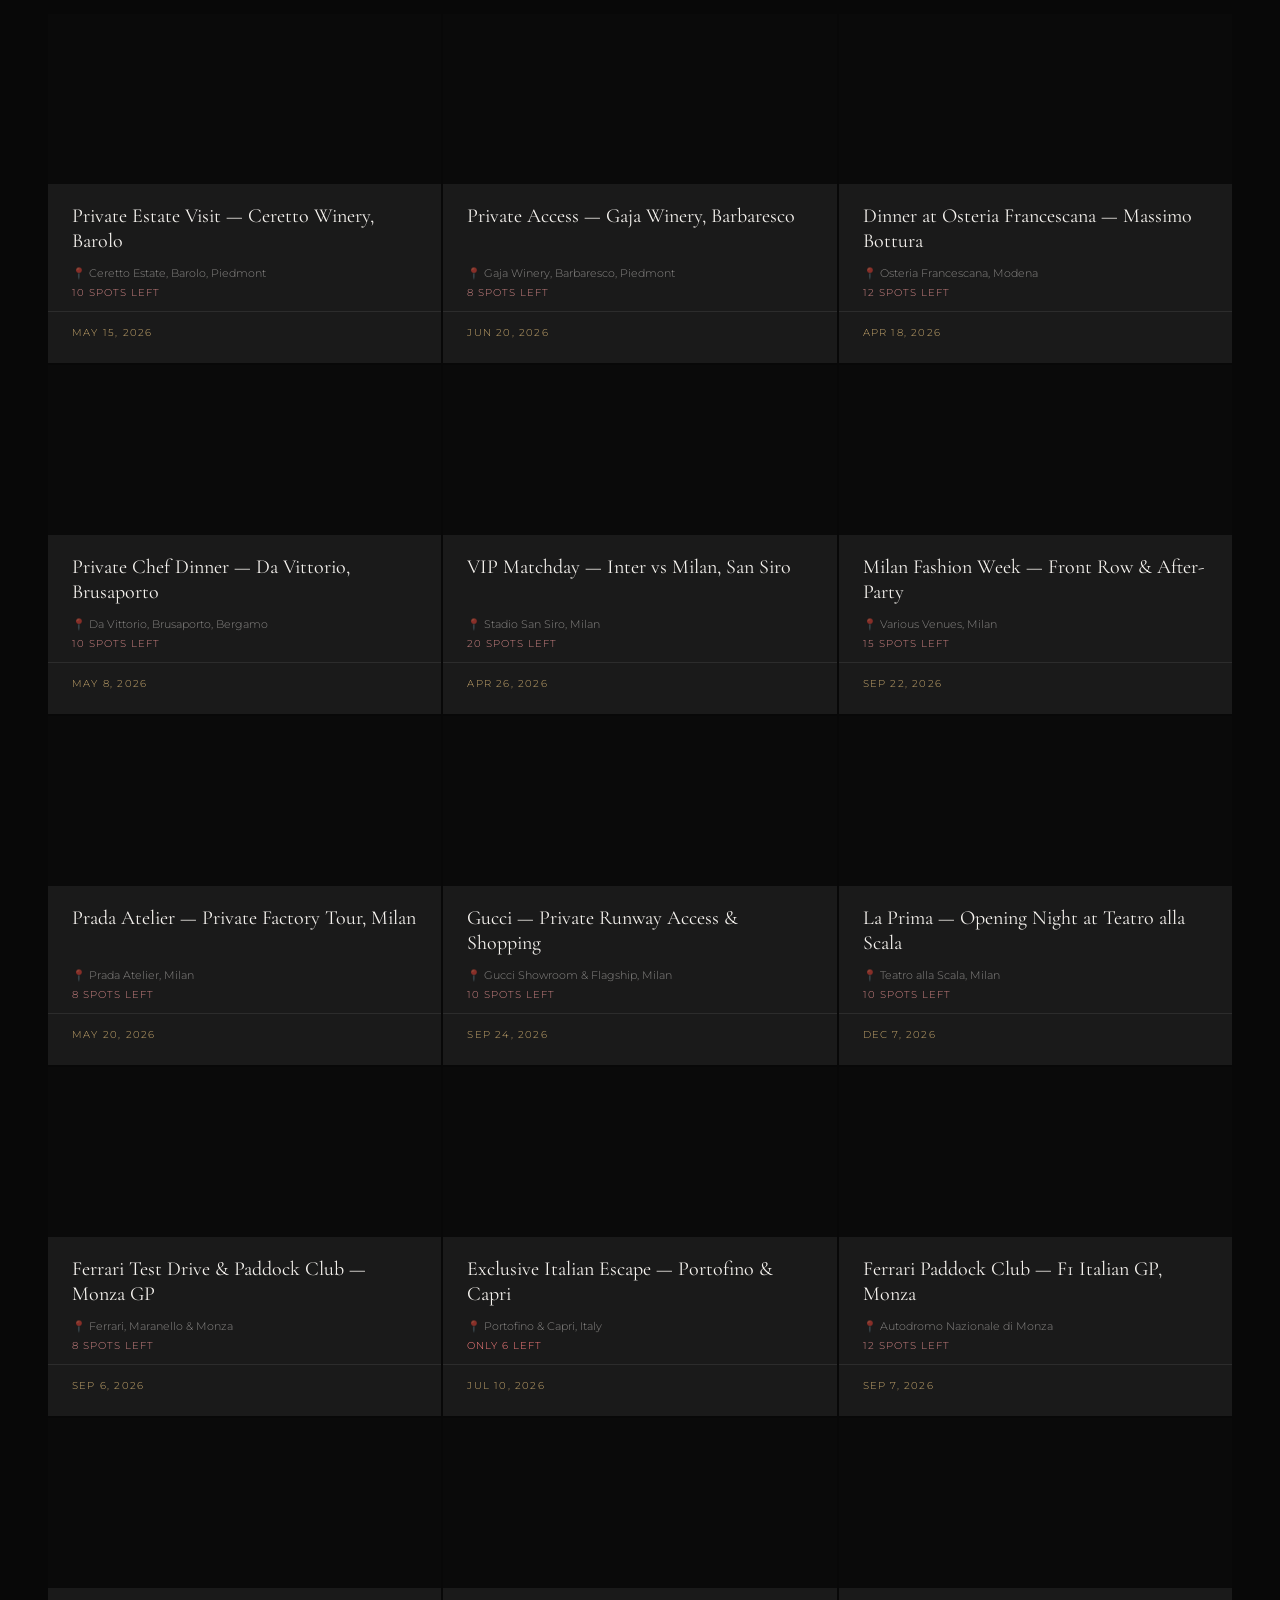
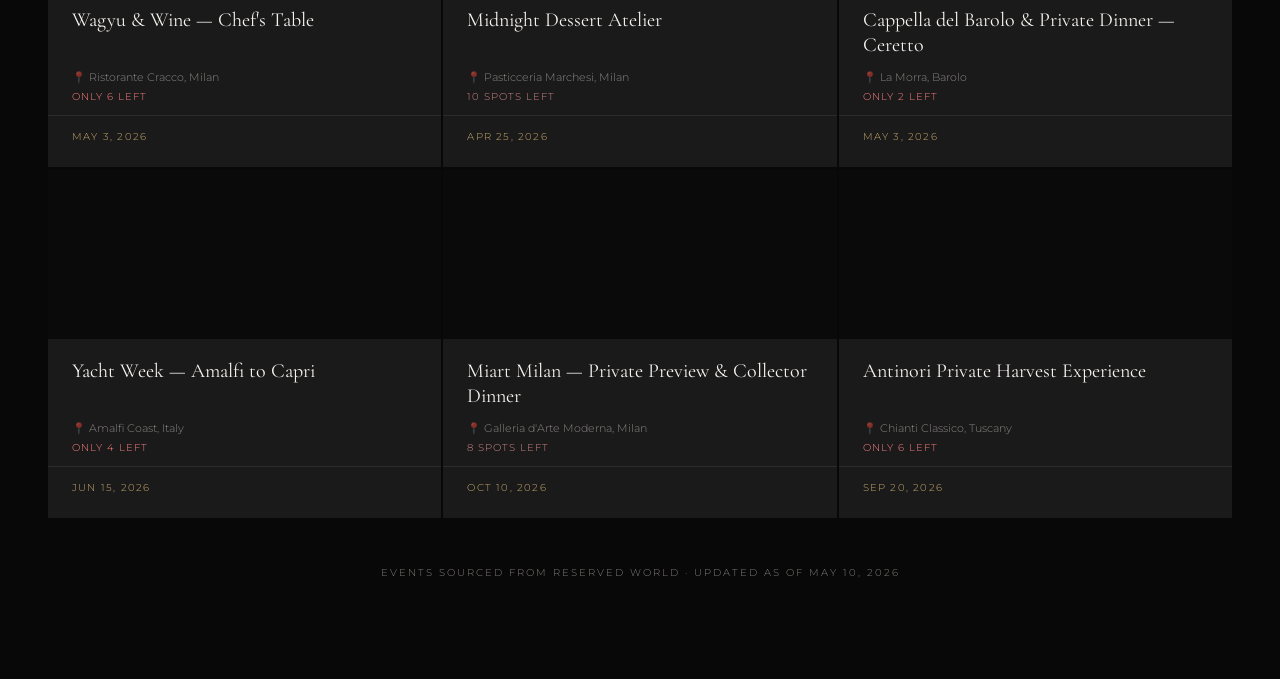
==== commit 0916d5e3: "Remove ticker section from events.html Removed ticker section containing various luxury service prom" ====
--- a/events.html
+++ b/events.html
@@ -247,40 +247,8 @@
 </head>
 <body>
 
-    <!-- Ticker -->
-<div class="ticker" style="position:relative; z-index:200;">
-  <div class="ticker-inner" id="tickerInner">
-    <span>Luxury Hotel Bookings Worldwide</span>
-    <span>·</span>
-    <span>Exclusive Event Access</span>
-    <span>·</span>
-    <span>Private Villa Rentals</span>
-    <span>·</span>
-    <span>Yacht Charters</span>
-    <span>·</span>
-    <span>Private Jet & Helicopter</span>
-    <span>·</span>
-    <span>VIP Sports Hospitality</span>
-    <span>·</span>
-    <span>Concierge Services 24/7</span>
-    <span>·</span>
-    <span>Luxury Hotel Bookings Worldwide</span>
-    <span>·</span>
-    <span>Exclusive Event Access</span>
-    <span>·</span>
-    <span>Private Villa Rentals</span>
-    <span>·</span>
-    <span>Yacht Charters</span>
-    <span>·</span>
-    <span>Private Jet & Helicopter</span>
-    <span>·</span>
-    <span>VIP Sports Hospitality</span>
-    <span>·</span>
-    <span>Concierge Services 24/7</span>
-  </div>
-</div>
-
-  <!-- Nav -->
+
+<!-- Nav -->
 <nav>
   <a href="/" class="nav-logo">Reserved<span>World</span></a>
 
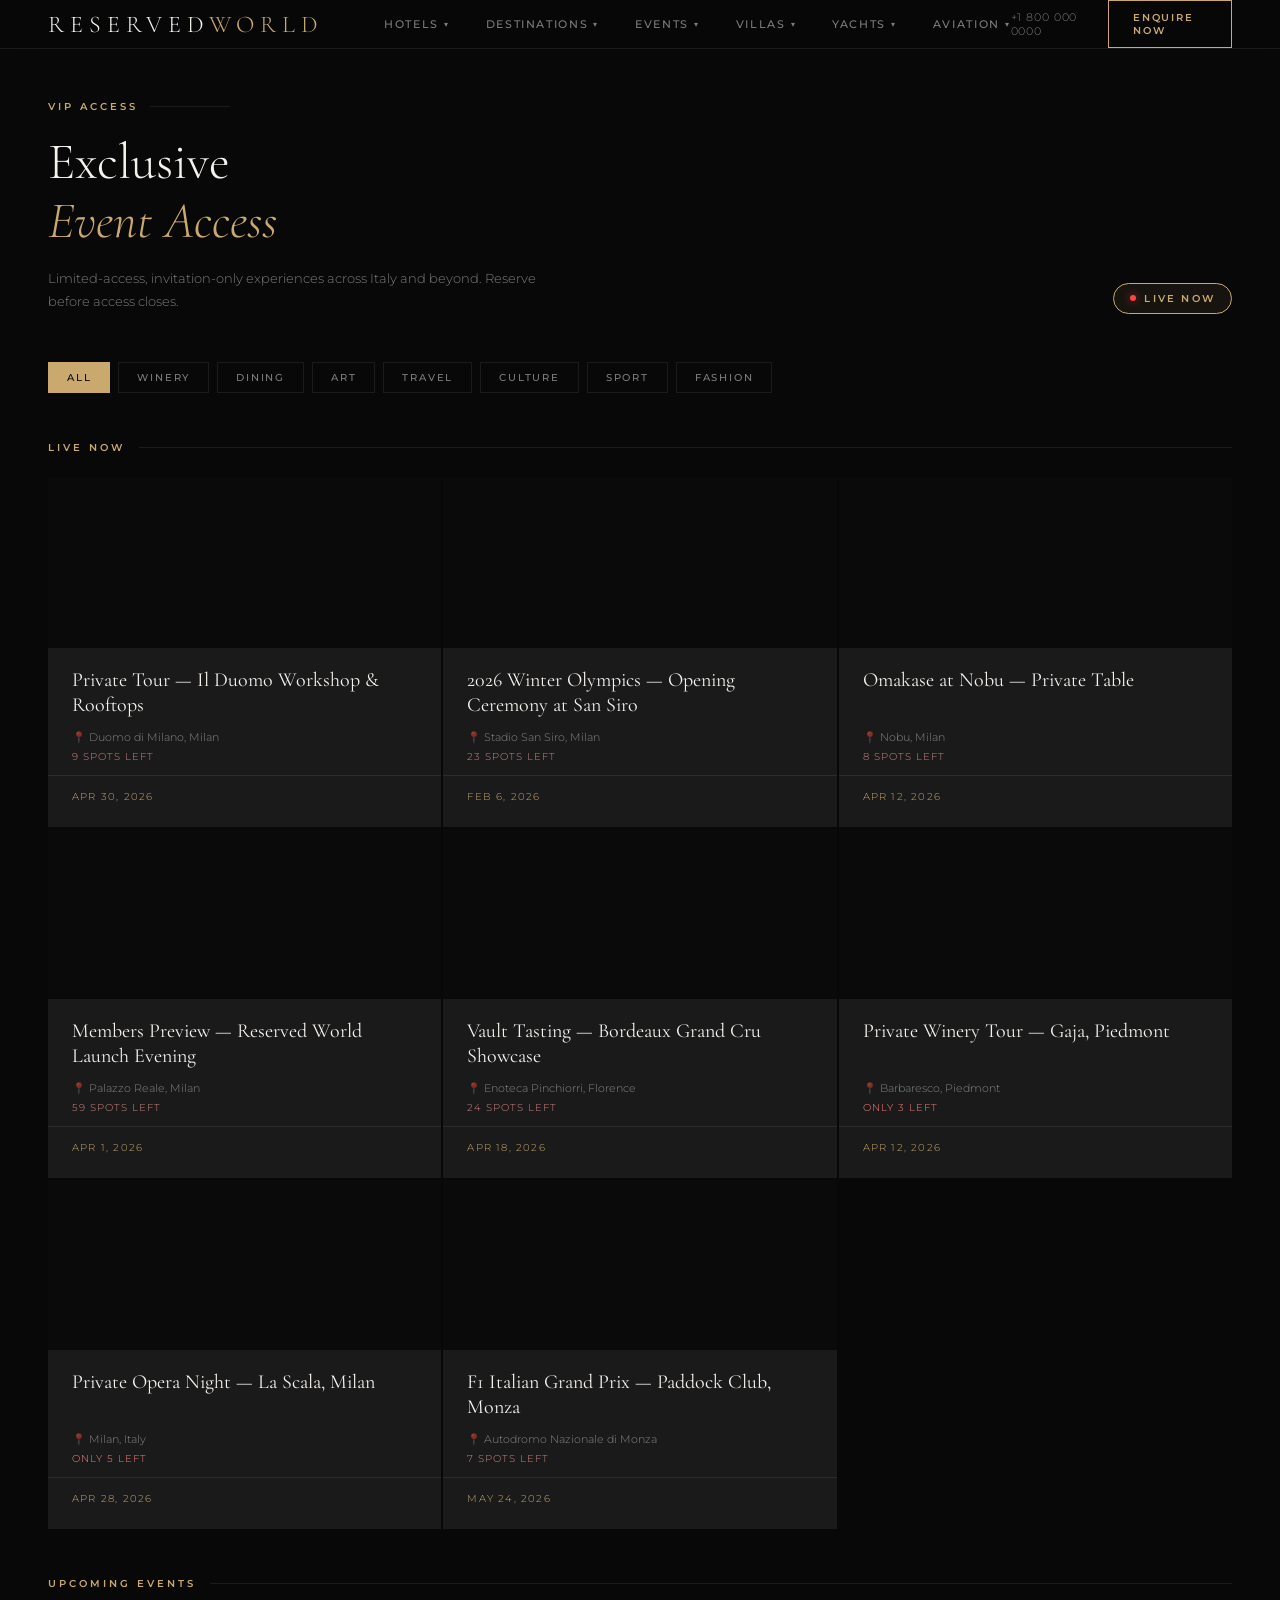
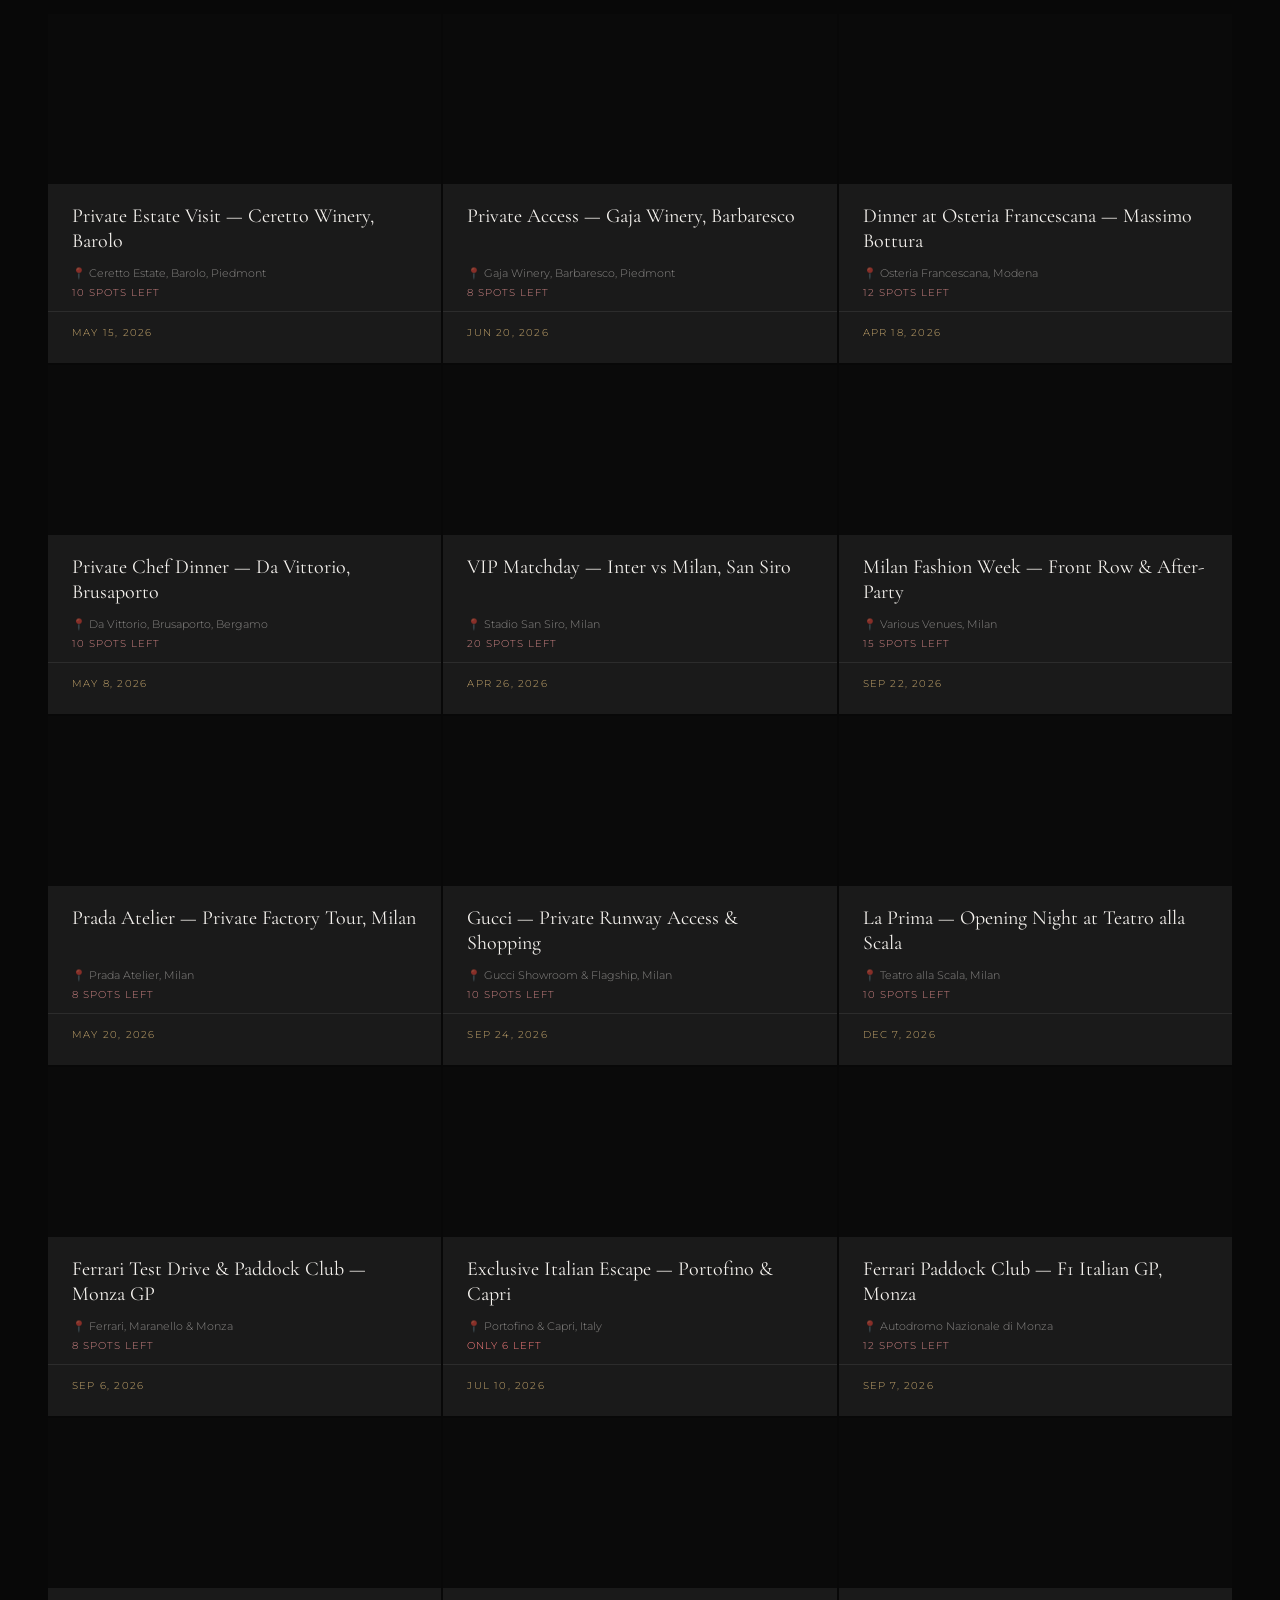
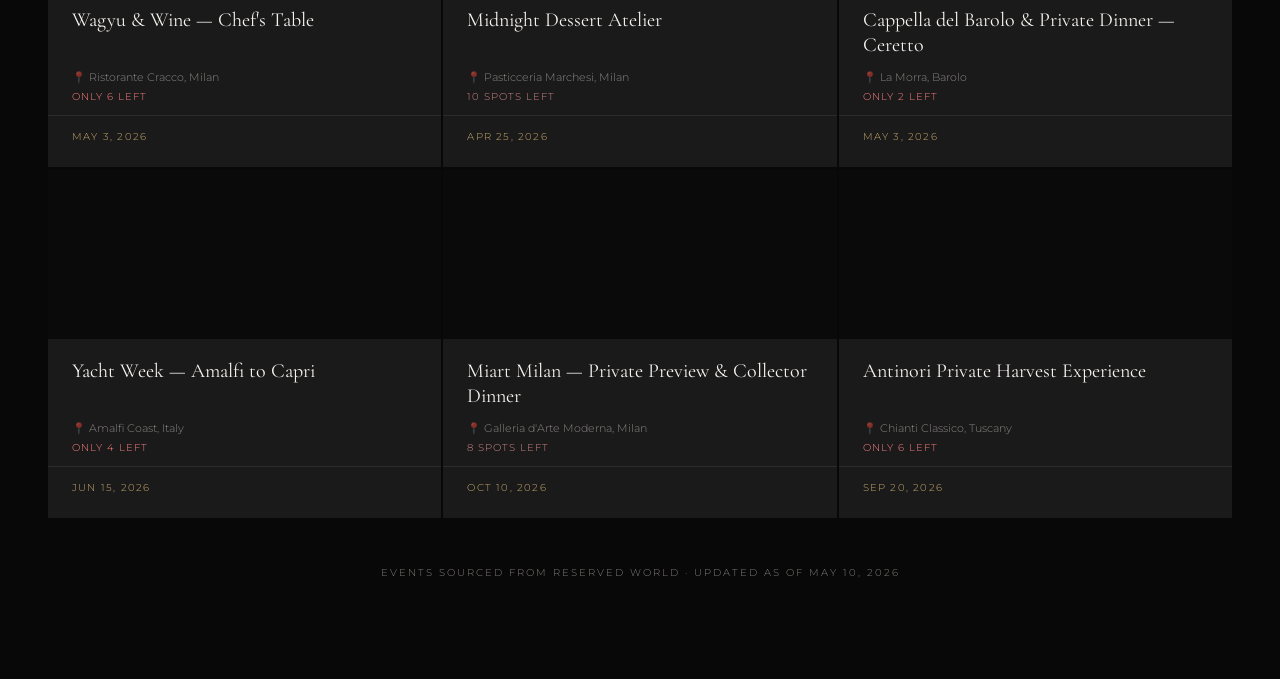
==== commit 35b55558: "Update events.html" ====
--- a/events.html
+++ b/events.html
@@ -13,6 +13,19 @@
   }
   *, *::before, *::after { box-sizing:border-box; margin:0; padding:0; }
   html, body { background: var(--black); color: var(--white); font-family:'Montserrat',sans-serif; font-weight:300; }
+    /* ─── MOBILE MENU TOGGLE ─── */
+  .hamburger {
+    display: none;
+    flex-direction: column;
+    gap: 5px;
+    cursor: pointer;
+    padding: 4px;
+  }
+  .hamburger span {
+    width: 24px; height: 1px;
+    background: var(--white);
+    transition: transform 0.3s, opacity 0.3s;
+  }
   
     /* ─── TICKER ─── */
   .ticker {
